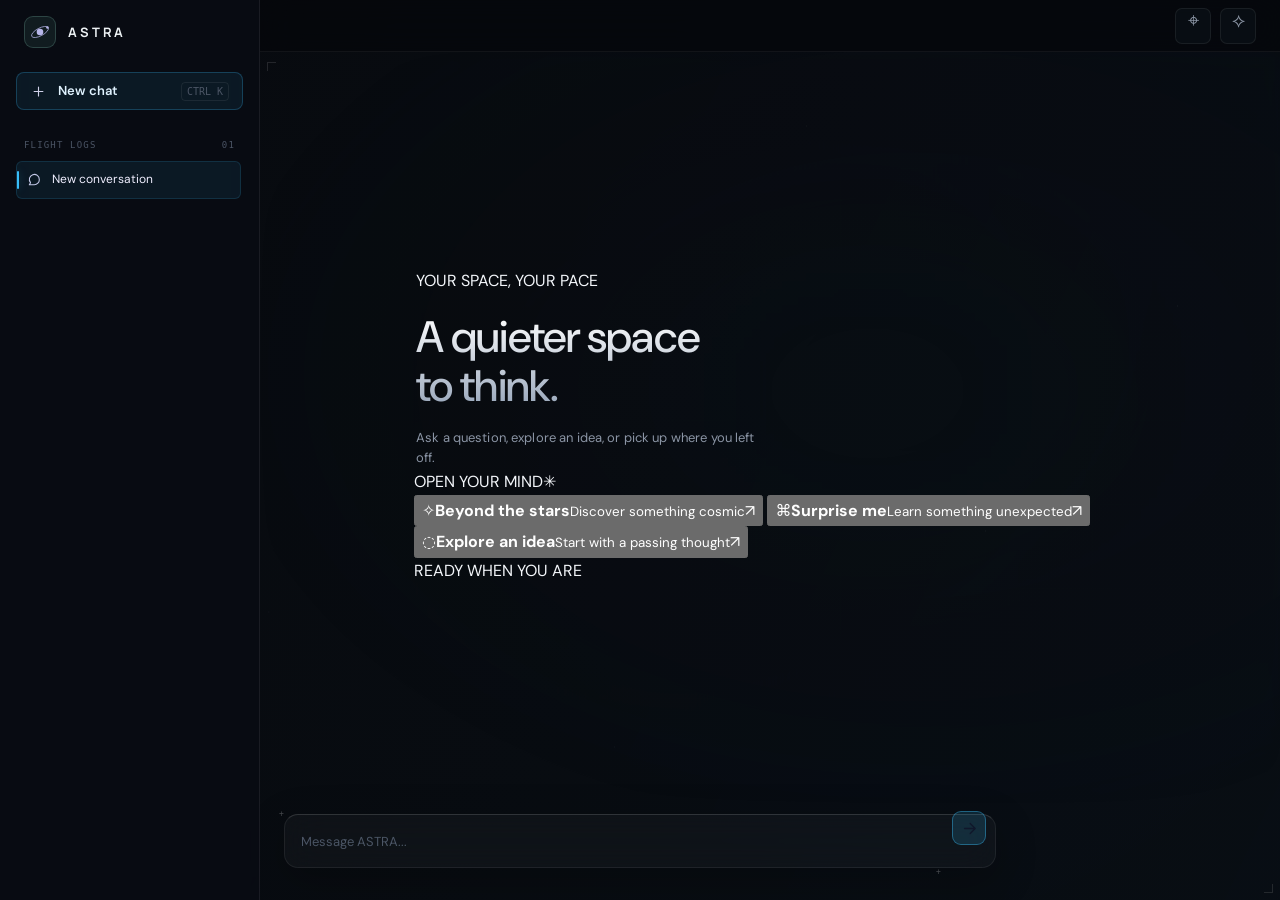
==== home/index.html @ edfb664f "Refresh ASTRA welcome layout" ====
<!doctype html>
<html lang="en">
<head>
  <meta charset="utf-8">
  <meta name="viewport" content="width=device-width, initial-scale=1">
  <meta name="theme-color" content="#080b10">
  <meta name="description" content="Astra — your corner of the cosmos.">
  <title>ASTRA</title>
  <link rel="preconnect" href="https://images.unsplash.com">
  <link rel="stylesheet" href="styles.css">
  <script src="app.js" defer></script>
</head>
<body>
  <div class="space-backdrop" aria-hidden="true"></div>
  <div class="app-shell">
    <aside class="sidebar" id="sidebar">
      <div class="brand">
        <div class="brand-mark" aria-hidden="true"><img src="assets/icons/brand-orbit.svg" alt=""></div>
        <div><span class="brand-name">ASTRA</span></div>
      </div>
      <button class="new-chat" id="new-chat" type="button">
        <img class="ui-icon" src="assets/icons/plus.svg" alt="" aria-hidden="true"><span>New chat</span><kbd>CTRL K</kbd>
      </button>
      <div class="history-heading"><span>FLIGHT LOGS</span><span class="history-count" id="chat-count">0</span></div>
      <nav class="chat-list" id="chat-list" aria-label="Conversations"></nav>
          </aside>

    <main class="main-panel">
      <header class="topbar">
        <button class="mobile-menu" id="mobile-menu" aria-label="Toggle sidebar" type="button"><img class="ui-icon" src="assets/icons/menu.svg" alt="" aria-hidden="true"></button>
        <div class="topbar-actions">
          <div class="edit-menu-wrap">
            <button class="icon-button" id="edit-chat-button" type="button" aria-label="Edit chat" aria-expanded="false">
              <img class="ui-icon" src="assets/icons/edit.svg" alt="" aria-hidden="true">
              <span class="button-tooltip">Edit Chat</span>
            </button>
            <div class="edit-menu" id="edit-chat-menu" hidden>
              <button type="button" data-action="rename"><img class="ui-icon" src="assets/icons/edit.svg" alt="" aria-hidden="true">Rename</button>
              <button type="button" data-action="delete"><img class="ui-icon" src="assets/icons/trash.svg" alt="" aria-hidden="true">Delete</button>
            </div>
          </div>
          <button class="icon-button" id="settings-button" type="button" aria-label="Settings">
            <img class="ui-icon" src="assets/icons/settings.svg" alt="" aria-hidden="true">
            <span class="button-tooltip">Settings</span>
          </button>
        </div>
      </header>

      <section class="conversation" id="conversation">
        <div class="nebula-frame" aria-hidden="true">
          <img src="https://images.unsplash.com/photo-1462331940025-496dfbfc7564?auto=format&fit=crop&w=1800&q=90" alt="">
          <div class="nebula-shade"></div>
          <div class="orbit orbit-one"></div><div class="orbit orbit-two"></div>
        </div>
        <div class="welcome-scene" id="welcome-scene">
          <div class="welcome-layout">
<div class="welcome-copy">
<div class="welcome-kicker"><span></span> YOUR SPACE, YOUR PACE</div>
<h1>A quieter space<br>to think.</h1>
<p>Ask a question, explore an idea, or pick up where you left off.</p>
</div>
<aside class="explore-panel" aria-label="Ideas to explore">
<div class="explore-heading"><span>OPEN YOUR MIND</span><span class="explore-spark">✳</span></div>
<button class="idea-card" type="button" data-prompt="Explain a fascinating fact about the universe."><span class="idea-symbol">✧</span><span><strong>Beyond the stars</strong><small>Discover something cosmic</small></span><span class="idea-arrow">↗</span></button>
<button class="idea-card" type="button" data-prompt="Teach me something surprising in a simple way."><span class="idea-symbol">⌘</span><span><strong>Surprise me</strong><small>Learn something unexpected</small></span><span class="idea-arrow">↗</span></button>
<button class="idea-card" type="button" data-prompt="Help me think through an idea I have."><span class="idea-symbol">◌</span><span><strong>Explore an idea</strong><small>Start with a passing thought</small></span><span class="idea-arrow">↗</span></button>
<div class="explore-foot"><span class="signal-dot"></span> READY WHEN YOU ARE</div>
</aside>
</div>
        </div>
        <div class="messages" id="messages" aria-live="polite"></div>
      </section>

      <footer class="composer-area">
        <form class="composer-shell" id="chat-form">
          <div class="input-box">
            <textarea id="message-input" rows="1" placeholder="Message ASTRA..." aria-label="Message Astra" autocomplete="off"></textarea>
          </div>
          <button class="send-button" type="submit" aria-label="Send message"><img class="ui-icon" src="assets/icons/send.svg" alt="" aria-hidden="true"></button>
        </form>
      </footer>
    </main>
  </div>
  <div class="modal-backdrop" id="modal-backdrop" hidden>
    <section class="modal" role="dialog" aria-modal="true" aria-labelledby="modal-title">
      <button class="modal-close" id="modal-close" type="button" aria-label="Close">
        <img class="ui-icon" src="assets/icons/close.svg" alt="" aria-hidden="true">
      </button>
      <h2 id="modal-title">Edit conversation</h2>
      <div class="modal-content" id="modal-content"></div>
      <div class="modal-actions" id="modal-actions"></div>
    </section>
  </div>
  <div class="toast" id="toast" role="status"></div>
</body>
</html>
---- home/styles.css ----
@import url('https://fonts.googleapis.com/css2?family=DM+Sans:wght@400;500;600;700&family=Manrope:wght@400;500;600;700;800&display=swap');
:root{color-scheme:dark;--bg:#070b18;--panel:#0a1020;--panel-2:#0e172b;--line:rgba(164,184,226,.12);--text:#e9edfa;--muted:#8792ae;--faint:#56617c;--lav:#b9b5ff;--blue:#83b9ee;--mono:"SFMono-Regular",Consolas,monospace}
*{box-sizing:border-box}html,body{margin:0;width:100%;min-height:100%;background:var(--bg);color:var(--text);font-family:"DM Sans",sans-serif}body{min-height:100vh;overflow:hidden}.space-backdrop{position:fixed;inset:0;pointer-events:none;background:radial-gradient(ellipse at 72% 15%,rgba(57,76,143,.16),transparent 36%),radial-gradient(ellipse at 10% 90%,rgba(71,47,123,.13),transparent 34%);z-index:0}.app-shell{position:relative;z-index:1;display:flex;width:100%;height:100vh;min-height:560px}
.sidebar{width:272px;flex:0 0 272px;display:flex;flex-direction:column;padding:27px 18px 18px;background:rgba(7,12,26,.88);border-right:1px solid var(--line);backdrop-filter:blur(22px);z-index:5;animation:sidebar-in .7s cubic-bezier(.2,.8,.2,1) both}
.brand{display:flex;align-items:center;gap:12px;padding:0 9px 31px}.brand-mark{width:36px;height:36px;display:grid;place-items:center;border:1px solid rgba(185,181,255,.24);border-radius:12px;background:linear-gradient(145deg,rgba(137,143,224,.18),rgba(55,90,139,.08));box-shadow:0 0 24px rgba(139,139,235,.12)}.brand-mark svg{width:27px;fill:none;stroke:#c9c7ff;stroke-width:1.25}.brand-mark svg circle:first-child{fill:#c9c7ff;stroke:none}.brand-mark svg circle:last-child{fill:#c9c7ff;stroke:none}.brand-name{display:block;font:800 14px Manrope,sans-serif;letter-spacing:.24em}
button{font:inherit}.new-chat{height:45px;width:100%;display:flex;align-items:center;gap:11px;padding:0 13px;border:1px solid rgba(185,181,255,.23);border-radius:9px;background:linear-gradient(110deg,rgba(135,137,216,.16),rgba(83,130,179,.09));color:#e5e5ff;text-align:left;cursor:pointer;transition:background .2s,border-color .2s,transform .2s}.new-chat:hover{background:rgba(150,153,235,.2);border-color:rgba(185,181,255,.5);transform:translateY(-1px)}.new-chat svg{width:17px;stroke:currentColor;stroke-width:1.7;fill:none}.new-chat span{font-size:13px;font-weight:600}.new-chat kbd{margin-left:auto;color:#929bb8;font:10px var(--mono);border:1px solid rgba(164,184,226,.18);border-radius:4px;padding:3px 5px}
.history-heading{display:flex;align-items:center;justify-content:space-between;margin:34px 8px 12px;color:#707d9b;font:9px var(--mono);letter-spacing:.13em}.history-count{color:#929cba}.chat-list{flex:1;overflow:auto;display:flex;flex-direction:column;gap:4px;padding-right:2px}.chat-item{position:relative;display:flex;align-items:center;gap:10px;min-height:40px;padding:0 9px;border:1px solid transparent;border-radius:7px;color:#aab4ce;cursor:pointer;transition:background .18s,color .18s,border .18s}.chat-item:hover{background:rgba(138,157,204,.08);color:#e4e9fa}.chat-item.active{background:rgba(145,149,223,.12);border-color:rgba(174,177,246,.12);color:#f0efff}.chat-item>svg{width:15px;flex:0 0 15px;fill:none;stroke:currentColor;stroke-width:1.5;opacity:.75}.chat-title{overflow:hidden;text-overflow:ellipsis;white-space:nowrap;font-size:12px}.chat-actions{display:flex;margin-left:auto;gap:2px;opacity:0;transition:opacity .15s}.chat-item:hover .chat-actions,.chat-item:focus-within .chat-actions{opacity:1}.chat-action{width:24px;height:24px;display:grid;place-items:center;border:0;border-radius:5px;background:transparent;color:#9ca8c5;cursor:pointer}.chat-action:hover{background:rgba(255,255,255,.1);color:white}.chat-action svg{width:13px;fill:none;stroke:currentColor;stroke-width:1.7}

.main-panel{position:relative;display:flex;flex:1;min-width:0;flex-direction:column;background:rgba(8,13,27,.38)}.topbar{height:66px;flex:0 0 66px;display:flex;align-items:center;justify-content:space-between;padding:0 35px;border-bottom:1px solid var(--line);background:rgba(8,13,27,.45);backdrop-filter:blur(15px)}.topbar-emblem{position:absolute;left:50%;top:50%;transform:translate(-50%,-50%);width:64px;height:28px;opacity:.72}.topbar-emblem svg{width:100%;height:100%;fill:none;stroke:#aeb8ed;stroke-width:1.1;stroke-linecap:round;stroke-linejoin:round}.topbar-emblem svg circle:nth-of-type(1){fill:#c9c7ff;stroke:none}.mobile-menu{display:none}
.conversation{position:relative;flex:1;min-height:0;overflow-y:auto;overflow-x:hidden;scrollbar-width:none;-ms-overflow-style:none}.conversation::-webkit-scrollbar{display:none;width:0;height:0}.welcome-scene{position:relative;width:min(100%,1000px);min-height:100%;margin:0 auto;padding:42px clamp(24px,6vw,82px) 34px;display:flex;flex-direction:column;justify-content:center;animation:content-in .8s .08s both}.welcome-scene[hidden]{display:none!important}.welcome-copy{position:relative;z-index:2;width:48%;max-width:430px;align-self:flex-start;margin-top:auto;margin-bottom:auto;padding:0 0 0 clamp(0px,1vw,12px)}.welcome-copy h1{margin:0;font:800 clamp(36px,5vw,66px)/1.04 Manrope,sans-serif;letter-spacing:-.065em;color:#f0f1ff;text-wrap:balance}.nebula-frame{position:absolute;top:16%;right:5%;width:min(58%,600px);height:66%;min-height:245px;border-radius:48% 52% 44% 56% / 43% 42% 58% 57%;overflow:hidden;opacity:.8;mask-image:radial-gradient(ellipse,black 35%,rgba(0,0,0,.8) 58%,transparent 76%);animation:nebula-float 13s ease-in-out infinite alternate}.nebula-frame img{width:100%;height:100%;object-fit:cover;filter:saturate(.78) hue-rotate(13deg) brightness(.72);transform:scale(1.08);animation:slow-zoom 28s ease-in-out infinite alternate}.nebula-shade{position:absolute;inset:0;background:linear-gradient(90deg,#0a1020 0%,transparent 55%),linear-gradient(0deg,#0a1020 0%,transparent 55%),rgba(34,40,92,.18)}.orbit{position:absolute;inset:18% 12%;border:1px solid rgba(202,199,255,.15);border-radius:50%;transform:rotate(-25deg)}.orbit-two{inset:10% 24%;transform:rotate(42deg);border-color:rgba(137,190,235,.13)}
.welcome-copy{position:relative;z-index:1;margin-top:18px}.eyebrow{display:flex;align-items:center;gap:9px;color:#a4a9cf;font:9px var(--mono);letter-spacing:.19em}.eyebrow span{width:5px;height:5px;border-radius:50%;background:#b9b5ff;box-shadow:0 0 12px #aaa5ff}.welcome-copy h1{margin:22px 0 15px;font:800 clamp(42px,6vw,76px)/1.04 Manrope,sans-serif;letter-spacing:-.065em;color:#c5c1ff;text-shadow:0 0 34px rgba(185,181,255,.13)}.welcome-copy h1 em{font-style:normal;color:#b9b5ff}.welcome-copy p{margin:0;color:#9aa6c2;font-size:14px;letter-spacing:.01em}
.suggestions{position:relative;z-index:1;display:flex;gap:12px;margin-top:43px;max-width:620px}.suggestion{flex:1;min-width:0;display:flex;align-items:center;gap:11px;padding:13px 14px;border:1px solid rgba(166,180,224,.14);border-radius:10px;background:rgba(17,26,48,.58);color:#e5e9fa;text-align:left;cursor:pointer;backdrop-filter:blur(12px);transition:transform .22s,border-color .22s,background .22s}.suggestion:hover{transform:translateY(-3px);border-color:rgba(185,181,255,.42);background:rgba(34,42,74,.72)}.suggestion-icon{width:33px;height:33px;display:grid;place-items:center;border-radius:8px;background:rgba(161,159,235,.12);color:#c4c2ff}.suggestion-icon svg{width:17px;fill:none;stroke:currentColor;stroke-width:1.4;stroke-linecap:round;stroke-linejoin:round}.suggestion strong,.suggestion small{display:block}.suggestion strong{font-size:11px;font-weight:600}.suggestion small{margin-top:4px;color:#8995b1;font-size:10px}.suggestion-arrow{width:14px;margin-left:auto;fill:none;stroke:#8290ae;stroke-width:1.5}.scene-footer{position:absolute;bottom:24px;left:clamp(24px,6vw,82px);right:clamp(24px,6vw,82px);display:flex;justify-content:space-between;color:#5e6a88;font:8px var(--mono);letter-spacing:.14em}
.messages{display:none;width:min(100%,820px);margin:0 auto;padding:42px 30px 30px}.messages.visible{display:block}.message{display:flex;gap:13px;margin:0 0 25px;animation:message-in .38s cubic-bezier(.2,.8,.2,1) both}.message.user{flex-direction:row-reverse}.avatar{width:30px;height:30px;flex:0 0 30px;display:grid;place-items:center;border:1px solid rgba(177,179,239,.2);border-radius:50%;background:rgba(134,140,216,.13);color:#c9c6ff}.avatar svg{width:17px;fill:none;stroke:currentColor;stroke-width:1.4}.message.user .avatar{border-color:rgba(124,185,226,.22);background:rgba(88,152,197,.13);color:#9ed1f0}.bubble-wrap{max-width:min(78%,650px)}.message.user .bubble-wrap{text-align:right}.message-author{margin:2px 0 7px;color:#8995b2;font:9px var(--mono);letter-spacing:.1em}.bubble{display:inline-block;padding:12px 15px;border:1px solid rgba(164,184,226,.12);border-radius:3px 12px 12px 12px;background:rgba(18,27,48,.78);color:#e4e9f7;font-size:13px;line-height:1.65;text-align:left;overflow-wrap:anywhere}.message.user .bubble{border-color:rgba(125,178,217,.18);border-radius:12px 3px 12px 12px;background:rgba(38,65,91,.48)}.message.sol .bubble{border-left:2px solid #aaa6f1}
.composer-area{flex:0 0 auto;width:min(100%,900px);margin:0 auto;padding:14px 28px 22px}.composer{display:flex;align-items:flex-end;gap:12px;min-height:58px;padding:10px 11px 10px 18px;border:1px solid rgba(168,183,225,.18);border-radius:12px;background:rgba(14,22,41,.88);box-shadow:0 12px 50px rgba(0,0,0,.18);transition:border-color .2s,box-shadow .2s}.composer:focus-within{border-color:rgba(181,178,255,.48);box-shadow:0 0 0 3px rgba(160,158,239,.07),0 12px 50px rgba(0,0,0,.2)}.composer textarea{flex:1;resize:none;max-height:140px;min-height:24px;border:0;outline:0;background:transparent;color:#edf0ff;font:13px/1.6 "DM Sans",sans-serif;padding:3px 0}.composer textarea::placeholder{color:#77839f}.send-button{width:36px;height:36px;flex:0 0 36px;display:grid;place-items:center;border:1px solid rgba(189,185,255,.25);border-radius:8px;background:linear-gradient(145deg,#aaa7ed,#7b8fc8);color:#0a1020;cursor:pointer;transition:transform .2s,filter .2s}.send-button:hover{transform:translateY(-2px);filter:brightness(1.12)}.send-button svg{width:17px;fill:none;stroke:currentColor;stroke-width:1.7;stroke-linecap:round;stroke-linejoin:round}
.toast{position:fixed;left:50%;bottom:25px;z-index:20;transform:translate(-50%,15px);padding:10px 15px;border:1px solid var(--line);border-radius:8px;background:#141d34;color:#dfe4fa;font-size:12px;opacity:0;pointer-events:none;transition:opacity .2s,transform .2s}.toast.show{opacity:1;transform:translate(-50%,0)}
@keyframes conversation-drop{from{opacity:.45;transform:translateY(-13px)}to{opacity:1;transform:translateY(0)}}@keyframes conversation-enter{from{opacity:0;transform:translateY(-24px) scale(.985)}to{opacity:1;transform:translateY(0) scale(1)}}.chat-item.shifting{animation:conversation-drop .34s cubic-bezier(.2,.8,.2,1) both}.chat-item.entering{animation:conversation-enter .42s cubic-bezier(.2,.8,.2,1) both}@keyframes sidebar-in{from{opacity:0;transform:translateX(-12px)}to{opacity:1;transform:translateX(0)}}@keyframes content-in{from{opacity:0;transform:translateY(12px)}to{opacity:1;transform:translateY(0)}}@keyframes message-in{from{opacity:0;transform:translateY(9px)}to{opacity:1;transform:translateY(0)}}@keyframes nebula-float{from{transform:translate3d(0,-5px,0) rotate(-2deg)}to{transform:translate3d(8px,9px,0) rotate(2deg)}}@keyframes slow-zoom{from{transform:scale(1.06)}to{transform:scale(1.18)}}
@media(max-width:760px){.sidebar{position:fixed;inset:0 auto 0 0;width:270px;transform:translateX(-100%);transition:transform .28s;box-shadow:20px 0 60px rgba(0,0,0,.35)}.sidebar.open{transform:translateX(0)}.mobile-menu{display:grid;place-items:center;width:32px;height:32px;border:0;background:transparent;color:#aab5d1}.mobile-menu svg{width:19px;fill:none;stroke:currentColor;stroke-width:1.6}.topbar{padding:0 17px}.topbar-right{font-size:8px}.welcome-scene{padding:30px 24px 58px}.nebula-frame{top:16%;right:-8%;width:78%;height:58%;opacity:.65}.welcome-copy{width:70%;margin:auto 0;padding:0}.welcome-copy h1{font-size:clamp(36px,9vw,58px)}.suggestions{flex-direction:column;max-width:420px;margin-top:30px}.suggestion{flex:none}.scene-footer{left:24px;right:24px}.composer-area{padding:12px 15px 16px}.messages{padding:28px 18px}.bubble-wrap{max-width:85%}}
@media(max-width:420px){.welcome-copy p{font-size:12px}}
@media(prefers-reduced-motion:reduce){*,*:before,*:after{animation-duration:.01ms!important;animation-iteration-count:1!important;scroll-behavior:auto!important;transition-duration:.01ms!important}}

/* Topbar controls */
.topbar{position:relative}
.topbar-actions{margin-left:auto;display:flex;align-items:center;gap:9px}
.icon-button{position:relative;width:38px;height:38px;display:grid;place-items:center;border:1px solid rgba(164,184,226,.14);border-radius:9px;background:rgba(17,26,48,.62);color:#bfc5e5;cursor:pointer;transition:background .18s,border-color .18s,color .18s,transform .18s}
.icon-button:hover,.icon-button[aria-expanded="true"]{background:rgba(151,147,224,.16);border-color:rgba(185,181,255,.38);color:#e5e3ff;transform:translateY(-1px)}
.icon-button svg{width:17px;height:17px;fill:none;stroke:currentColor;stroke-width:1.55;stroke-linecap:round;stroke-linejoin:round}
.button-tooltip{position:absolute;top:calc(100% + 10px);right:0;padding:6px 9px;border:1px solid rgba(164,184,226,.16);border-radius:6px;background:#111a30;color:#e8eaff;font:10px "DM Sans",sans-serif;white-space:nowrap;opacity:0;visibility:hidden;transform:translateY(-3px);transition:opacity .15s,transform .15s,visibility .15s;pointer-events:none;z-index:15}
.icon-button:hover .button-tooltip,.icon-button:focus-visible .button-tooltip{opacity:1;visibility:visible;transform:translateY(0)}
.edit-menu-wrap{position:relative}
.edit-menu{position:absolute;top:calc(100% + 9px);right:0;z-index:18;width:164px;padding:5px;border:1px solid rgba(164,184,226,.17);border-radius:10px;background:rgba(13,21,40,.97);box-shadow:0 16px 45px rgba(0,0,0,.38);backdrop-filter:blur(18px);animation:menu-in .16s ease-out}
.edit-menu[hidden]{display:none}
.edit-menu button{width:100%;display:flex;align-items:center;gap:10px;padding:10px;border:0;border-radius:6px;background:transparent;color:#dce2f7;text-align:left;font-size:12px;cursor:pointer}
.edit-menu button:hover{background:rgba(160,160,235,.13)}
.edit-menu button[data-action="delete"]{color:#e5a6b3}
.edit-menu svg{width:15px;height:15px;fill:none;stroke:currentColor;stroke-width:1.6;stroke-linecap:round;stroke-linejoin:round}
.modal-backdrop{position:fixed;inset:0;z-index:30;display:grid;place-items:center;padding:20px;background:rgba(2,5,14,.72);backdrop-filter:blur(9px);animation:fade-in .18s ease-out}
.modal-backdrop[hidden]{display:none}
.modal{position:relative;width:min(100%,410px);padding:27px;border:1px solid rgba(177,179,239,.2);border-radius:15px;background:linear-gradient(145deg,rgba(19,28,52,.99),rgba(10,16,32,.99));box-shadow:0 28px 90px rgba(0,0,0,.55);animation:modal-in .22s cubic-bezier(.2,.8,.2,1)}
.modal-close{position:absolute;top:15px;right:15px;width:30px;height:30px;display:grid;place-items:center;border:1px solid rgba(164,184,226,.12);border-radius:7px;background:rgba(255,255,255,.03);color:#9ba7c5;cursor:pointer}
.modal-close:hover{background:rgba(255,255,255,.09);color:white}
.modal-close svg{width:15px;fill:none;stroke:currentColor;stroke-width:1.7;stroke-linecap:round}
.modal-kicker{margin-bottom:10px;color:#aaa7ed;font:9px var(--mono);letter-spacing:.2em}
.modal h2{margin:0 34px 20px 0;color:#eff0ff;font:700 21px Manrope,sans-serif;letter-spacing:-.035em}
.modal-content{color:#aeb9d5;font-size:12px;line-height:1.6}
.modal-input{width:100%;height:43px;margin-top:8px;padding:0 12px;border:1px solid rgba(174,177,246,.24);border-radius:8px;outline:none;background:rgba(5,10,23,.65);color:#f0f1ff;font:13px "DM Sans",sans-serif}
.modal-input:focus{border-color:rgba(185,181,255,.65);box-shadow:0 0 0 3px rgba(160,158,239,.09)}
.modal-actions{display:flex;justify-content:flex-end;gap:9px;margin-top:23px}
.modal-button{min-height:36px;padding:0 14px;border:1px solid rgba(164,184,226,.17);border-radius:7px;background:rgba(255,255,255,.04);color:#cbd3eb;font:600 11px "DM Sans",sans-serif;cursor:pointer;transition:background .18s,border-color .18s}
.modal-button:hover{background:rgba(255,255,255,.09);border-color:rgba(185,181,255,.3)}
.modal-button.primary{border-color:rgba(185,181,255,.3);background:linear-gradient(110deg,#aaa7ed,#8298cf);color:#091020}
.modal-button.primary:hover{filter:brightness(1.1)}
.modal-button.danger{border-color:rgba(220,130,151,.25);background:rgba(151,55,78,.2);color:#f0b3c0}
.settings-row{display:flex;align-items:center;justify-content:space-between;padding:12px 0;border-bottom:1px solid var(--line)}
.settings-row:last-child{border-bottom:0}
.settings-label{color:#e0e5f7;font-size:12px}
.settings-note{margin-top:3px;color:#77839f;font-size:10px}
.toggle{width:36px;height:20px;border:1px solid rgba(164,184,226,.22);border-radius:20px;background:#202b44;cursor:pointer;position:relative}
.toggle:after{content:"";position:absolute;top:3px;left:3px;width:12px;height:12px;border-radius:50%;background:#9ba8c7;transition:transform .18s,background .18s}
.toggle[aria-checked="true"]{background:rgba(145,140,220,.42);border-color:rgba(185,181,255,.45)}
.toggle[aria-checked="true"]:after{transform:translateX(16px);background:#d3d0ff}
@keyframes fade-in{from{opacity:0}to{opacity:1}}@keyframes modal-in{from{opacity:0;transform:translateY(9px) scale(.985)}to{opacity:1;transform:translateY(0) scale(1)}}@keyframes menu-in{from{opacity:0;transform:translateY(-4px)}to{opacity:1;transform:translateY(0)}}
@media(max-width:760px){.topbar-actions{gap:7px}.icon-button{width:35px;height:35px}}

.motion-off *, .motion-off *:before, .motion-off *:after{animation:none!important;transition:none!important;scroll-behavior:auto!important}


/* Composer and message travel */
.composer-shell{display:flex;align-items:center;gap:12px;width:100%;min-height:58px}
.input-box{flex:1;min-width:0;display:flex;align-items:center;min-height:58px;padding:10px 18px;border:1px solid rgba(168,183,225,.18);border-radius:12px;background:rgba(14,22,41,.9);box-shadow:0 12px 50px rgba(0,0,0,.18);transition:border-color .2s,box-shadow .2s,transform .34s cubic-bezier(.2,.8,.2,1),opacity .2s}
.input-box:focus-within{border-color:rgba(181,178,255,.48);box-shadow:0 0 0 3px rgba(160,158,239,.07),0 12px 50px rgba(0,0,0,.2)}
.input-box textarea{width:100%;flex:1;resize:none;max-height:140px;min-height:24px;border:0;outline:0;background:transparent;color:#edf0ff;font:13px/1.6 "DM Sans",sans-serif;padding:3px 0;text-align:center}
.input-box textarea:not(:placeholder-shown){text-align:left}
.input-box textarea::placeholder{color:#77839f;text-align:center}
.composer-shell .send-button{width:58px;height:58px;flex:0 0 58px;border-radius:12px}
.composer-shell.input-refresh .input-box{animation:input-reform .38s cubic-bezier(.2,.8,.2,1) both}
.message{will-change:transform,opacity}
.message-flight{position:relative;z-index:2;transform:translate(var(--flight-x),var(--flight-y)) scale(.94);opacity:.45;transition:transform .52s cubic-bezier(.2,.78,.2,1),opacity .4s ease}
.message-flight.flight-start{transform:translate(0,0) scale(1);opacity:1}
.message.user .bubble{background:linear-gradient(135deg,rgba(54,82,119,.72),rgba(40,57,91,.78));border:1px solid rgba(141,177,231,.28);box-shadow:0 7px 24px rgba(3,8,22,.16)}
.message.sol{align-items:flex-start;margin-top:24px}
.message.sol .avatar{width:34px;height:34px;flex-basis:34px;border-color:rgba(185,181,255,.35);background:radial-gradient(circle at 35% 30%,rgba(218,215,255,.28),rgba(110,111,190,.16) 65%,rgba(39,48,86,.5));box-shadow:0 0 22px rgba(151,145,235,.13)}
.message.sol .avatar svg{width:19px;stroke:#d0ccff}
.message.sol .message-author{color:#b9b5ff;letter-spacing:.16em}
.message.sol .bubble{position:relative;padding:14px 17px;border:1px solid rgba(170,167,237,.2);border-left:2px solid #aaa6f1;border-radius:3px 13px 13px 13px;background:linear-gradient(125deg,rgba(33,39,75,.84),rgba(15,25,48,.88));box-shadow:0 8px 28px rgba(0,0,0,.13);color:#e9eaff}
.bot-arriving{opacity:0;transform:translateY(12px) scale(.99);filter:blur(2px);transition:opacity .42s ease,transform .48s cubic-bezier(.2,.8,.2,1),filter .42s ease}
.bot-arriving.bot-visible{opacity:1;transform:translateY(0) scale(1);filter:blur(0)}
@keyframes input-reform{0%{opacity:.55;transform:translateY(8px) scale(.985)}100%{opacity:1;transform:translateY(0) scale(1)}}
@media(max-width:760px){.composer-shell{gap:8px}.input-box{padding:9px 13px}.composer-shell .send-button{width:50px;height:50px;flex-basis:50px}}
@media(prefers-reduced-motion:reduce){.message-flight,.bot-arriving,.composer-shell.input-refresh .input-box{animation:none!important;transition:none!important;transform:none!important;opacity:1!important;filter:none!important}}

/* Composer alignment and Apple-style message handoff */
.composer-area{align-self:stretch;width:100%;display:flex;justify-content:center;margin:0;padding:14px 28px 22px}
.composer-shell{width:100%;max-width:844px}
.input-box textarea,.input-box textarea:not(:placeholder-shown),.input-box textarea::placeholder{text-align:left}
.input-box textarea{justify-content:flex-start}
.message-morph-target{animation:none;visibility:hidden}
.message-morph-flight{position:fixed;z-index:50;display:flex;align-items:center;overflow:hidden;padding:10px 18px;border:1px solid rgba(141,177,231,.28);border-radius:12px;background:linear-gradient(135deg,rgba(54,82,119,.96),rgba(40,57,91,.98));box-shadow:0 12px 42px rgba(0,0,0,.28);color:#edf0ff;font:13px/1.55 "DM Sans",sans-serif;white-space:pre-wrap;overflow-wrap:anywhere;pointer-events:none;will-change:left,top,width,height,border-radius}
.input-box.composer-reform{animation:composer-return .24s ease-out both}
@keyframes composer-return{0%{opacity:0}100%{opacity:1}}
@media(max-width:760px){.composer-area{padding:12px 15px 16px}}

/* Custom scrollbar inside the message input */
.input-box textarea{overflow-y:auto;scrollbar-width:thin;scrollbar-color:rgba(153,158,218,.48) rgba(255,255,255,.035);scrollbar-gutter:stable}
.input-box textarea::-webkit-scrollbar{width:7px}
.input-box textarea::-webkit-scrollbar-track{margin:5px 0;border-radius:8px;background:rgba(255,255,255,.035)}
.input-box textarea::-webkit-scrollbar-thumb{border:2px solid transparent;border-radius:8px;background:rgba(153,158,218,.48);background-clip:padding-box}
.input-box textarea::-webkit-scrollbar-thumb:hover{background:rgba(185,181,255,.72);background-clip:padding-box}


/* Input grows naturally; only show a rounded scrollbar after seven lines. */
.input-box textarea {
  height: 24px;
  min-height: 24px;
  max-height: 147px;
  overflow-x: hidden;
  overflow-y: hidden;
  scrollbar-width: none;
  scrollbar-color: transparent transparent;
  scrollbar-gutter: auto;
}
.input-box.input-overflow textarea {
  overflow-y: auto;
  scrollbar-width: thin;
  scrollbar-color: rgba(160,166,226,.55) transparent;
}
.input-box textarea::-webkit-scrollbar { width: 0; height: 0; }
.input-box.input-overflow textarea::-webkit-scrollbar { width: 6px; }
.input-box.input-overflow textarea::-webkit-scrollbar-track {
  margin: 7px 1px;
  border-radius: 99px;
  background: transparent;
}
.input-box.input-overflow textarea::-webkit-scrollbar-thumb {
  min-height: 28px;
  border: 1px solid transparent;
  border-radius: 99px;
  background: rgba(160,166,226,.55);
  background-clip: padding-box;
}
.input-box.input-overflow textarea::-webkit-scrollbar-thumb:hover {
  background: rgba(195,192,255,.82);
  background-clip: padding-box;
}

/* The composer lifts first, contracts into the message, then returns empty. */
.input-box.input-hidden-for-flight { opacity: 0 !important; }
.message-morph-target { visibility: hidden; }
.message-morph-target .avatar {
  opacity: 0;
  transform: translateX(-8px) scale(.88);
  transition: opacity .24s ease, transform .3s cubic-bezier(.2,.8,.2,1);
}
.message-morph-target.morph-avatar-in .avatar {
  opacity: 1;
  transform: translateX(0) scale(1);
}
.message-morph-target .bubble { opacity: 0; }
.message-morph-target.morph-message-in .bubble {
  opacity: 1;
  transition: none;
}
.input-box.input-fade-back { opacity: 0; transition: opacity .26s ease; }
.input-box.input-fade-back.input-fade-visible { opacity: 1; }
@media (prefers-reduced-motion: reduce) {
  .message-morph-target .avatar, .message-morph-target .bubble,
  .input-box.input-fade-back { transition: none !important; }
}


/* Slightly squared upper-right edge makes the composer-to-message morph cleaner. */
.input-box { border-top-right-radius: 0; }


/* External icon assets */
.ui-icon{display:block;width:100%;height:100%;object-fit:contain}
.brand-mark img{width:27px;height:27px}
.new-chat .ui-icon{width:17px;height:17px;flex:0 0 17px}
.chat-item>span:first-child .ui-icon{width:16px;height:16px}
.chat-action .ui-icon{width:15px;height:15px}
.icon-button .ui-icon{width:17px;height:17px}
.edit-menu .ui-icon{width:15px;height:15px;flex:0 0 15px}
.mobile-menu .ui-icon{width:19px;height:19px}
.send-button .ui-icon{width:17px;height:17px}
.modal-close .ui-icon{width:15px;height:15px}
.message-morph-flight{white-space:pre;overflow-wrap:normal;word-break:normal;align-items:center;text-align:left;line-height:1.65;padding-left:15px;padding-right:15px}
.message-morph-flight{font-kerning:none;font-variant-ligatures:none}

/* Keep the text laid out at its original width while the outer shape contracts. */
.message-morph-flight{white-space:normal;overflow-wrap:normal;padding-left:18px;padding-right:18px}
.message-morph-flight>span{display:block;flex:0 0 auto;white-space:pre-wrap;overflow-wrap:anywhere;text-align:left}
.avatar .ui-icon{width:17px;height:17px}
.message.sol .avatar .ui-icon{width:19px;height:19px}

/* Preserve the send-button position while the real input box flies away. */
.input-box-placeholder{display:block;min-width:0;pointer-events:none;}
.input-box.input-box-flight{overflow:hidden!important;}


/* Chat navigation, settings, and screen transitions */
.chat-item:focus-visible,
.chat-action:focus-visible,
.icon-button:focus-visible,
.new-chat:focus-visible,
.mobile-menu:focus-visible,
.send-button:focus-visible,
.modal-button:focus-visible,
.settings-danger-action:focus-visible {
  outline: 2px solid rgba(185,181,255,.8);
  outline-offset: 2px;
}
.chat-item.active::before {
  content: "";
  position: absolute;
  left: 0;
  top: 9px;
  bottom: 9px;
  width: 2px;
  border-radius: 2px;
  background: #aaa7ed;
  box-shadow: 0 0 10px rgba(170,167,237,.4);
}
.chat-item.active .chat-title { color: #f0efff; }
.chat-item .chat-actions { flex: 0 0 auto; }
.chat-item:focus-within .chat-actions { opacity: 1; }
.welcome-scene.welcome-enter { animation: welcome-return .42s cubic-bezier(.2,.8,.2,1) both; }
.messages.chat-switch-enter { animation: chat-switch-in .24s ease-out both; }
@keyframes welcome-return {
  from { opacity: 0; transform: translateY(10px) scale(.992); filter: blur(3px); }
  to { opacity: 1; transform: translateY(0) scale(1); filter: blur(0); }
}
@keyframes chat-switch-in {
  from { opacity: 0; transform: translateY(7px); }
  to { opacity: 1; transform: translateY(0); }
}
.settings-panel { display: flex; flex-direction: column; }
.settings-danger-action {
  align-self: flex-start;
  margin-top: 17px;
  padding: 9px 0;
  border: 0;
  background: transparent;
  color: #e5a6b3;
  font: 600 11px "DM Sans",sans-serif;
  cursor: pointer;
}
.settings-danger-action:hover { color: #ffd0d9; }
.modal-content p { margin: 0; }
@media (prefers-reduced-motion: reduce) {
  .welcome-scene.welcome-enter,
  .messages.chat-switch-enter { animation: none !important; }
}


/* ASTRA visual refresh — neutral, compact, and purposeful */
:root{
  --bg:#0f0f11;--panel:#161618;--panel-2:#1c1c1f;
  --line:rgba(255,255,255,.08);--text:#f4f4f5;
  --muted:#a1a1aa;--faint:#71717a;--lav:#f4f4f5;--blue:#d4d4d8;
  --mono:"SFMono-Regular",Consolas,monospace;
}
html,body{background:#0f0f11;color:#f4f4f5;font-family:Inter,"DM Sans",system-ui,sans-serif}
.space-backdrop{background:none}
.sidebar{background:#161618;border-right:1px solid rgba(255,255,255,.08);backdrop-filter:none;padding:24px 16px 16px;animation:none}
.brand{padding:0 8px 27px}
.brand-mark{width:32px;height:32px;border:1px solid rgba(255,255,255,.12);border-radius:8px;background:#202023;box-shadow:none}
.brand-mark img{width:22px;height:22px;filter:grayscale(1) brightness(1.8)}
.brand-name{font:700 13px/1 Inter,system-ui,sans-serif;letter-spacing:.2em;color:#f4f4f5}
.new-chat{height:40px;border:1px solid rgba(255,255,255,.1);border-radius:8px;background:#202023;color:#f4f4f5;transition:background .16s,border-color .16s}
.new-chat:hover{background:#29292d;border-color:rgba(255,255,255,.2);transform:none}
.new-chat .ui-icon{width:15px;height:15px;opacity:.9}
.new-chat kbd{color:#a1a1aa;border-color:rgba(255,255,255,.12);border-radius:4px}
.history-heading{margin:30px 8px 11px;color:#71717a;letter-spacing:.12em}
.history-count{color:#a1a1aa}
.chat-item{min-height:38px;border-radius:7px;color:#a1a1aa}
.chat-item:hover{background:rgba(255,255,255,.045);color:#f4f4f5}
.chat-item.active{background:#252528;border-color:rgba(255,255,255,.07);color:#fff}
.main-panel{background:#0f0f11}
.topbar{height:58px;flex-basis:58px;padding:0 28px;border-bottom:1px solid rgba(255,255,255,.07);background:#0f0f11;backdrop-filter:none}
.icon-button{width:34px;height:34px;border:1px solid rgba(255,255,255,.09);border-radius:7px;background:transparent;color:#a1a1aa}
.icon-button:hover,.icon-button[aria-expanded="true"]{background:#222225;border-color:rgba(255,255,255,.17);color:#fff;transform:none}
.icon-button .ui-icon{width:16px;height:16px}
.conversation{scrollbar-width:thin;scrollbar-color:#333 transparent}
.welcome-scene{width:min(100%,820px);padding:40px 30px 30px;justify-content:center;animation:none}
.nebula-frame{display:none}
.welcome-copy{width:100%;max-width:680px;margin:0;padding:0}
.welcome-copy h1{margin:0 0 12px;font:650 clamp(34px,4vw,48px)/1.08 Inter,system-ui,sans-serif;letter-spacing:-.055em;color:#f4f4f5;text-shadow:none}
.welcome-copy p{max-width:480px;color:#a1a1aa;font-size:14px;line-height:1.65}
.welcome-copy .eyebrow{margin-bottom:15px;color:#a1a1aa}
.welcome-copy .eyebrow span{background:#9de8d0;box-shadow:none}
.suggestions{max-width:680px;gap:8px;margin-top:26px}
.suggestion{padding:11px 12px;border:1px solid rgba(255,255,255,.09);border-radius:8px;background:#171719;color:#e4e4e7;backdrop-filter:none}
.suggestion:hover{transform:translateY(-1px);border-color:rgba(255,255,255,.2);background:#202023}
.suggestion-icon{width:28px;height:28px;border-radius:6px;background:#252528;color:#d4d4d8}
.suggestion small{color:#a1a1aa}
.scene-footer{color:#52525b}
.messages{width:min(100%,800px);padding:34px 30px 28px}
.message{gap:12px;margin-bottom:23px}
.avatar{width:28px;height:28px;flex-basis:28px;border:1px solid rgba(255,255,255,.1);border-radius:7px;background:#202023;color:#e4e4e7}
.message.user .avatar{border-color:rgba(255,255,255,.1);background:#252528;color:#f4f4f5}
.message-author{color:#a1a1aa;font-size:9px;letter-spacing:.08em}
.bubble{padding:11px 14px;border:1px solid rgba(255,255,255,.08);border-radius:4px 9px 9px 9px;background:#19191c;color:#e4e4e7;font-size:13px;line-height:1.7}
.message.user .bubble{border:1px solid rgba(255,255,255,.09);border-radius:9px 4px 9px 9px;background:#242427;box-shadow:none}
.message.sol .bubble{border-left:2px solid #9de8d0}
.message.sol .avatar{border-color:rgba(255,255,255,.1);background:#202023;box-shadow:none}
.message.sol .avatar svg{stroke:#e4e4e7}
.message.sol .message-author{color:#d4d4d8}
.composer-area{width:min(100%,820px);padding:12px 30px 22px}
.composer-shell{position:relative;display:block;min-height:58px}
.input-box{width:100%;min-height:58px;padding:10px 68px 10px 17px;border:1px solid rgba(255,255,255,.1);border-radius:12px;background:#19191c;box-shadow:none}
.input-box:focus-within{border-color:rgba(157,232,208,.48);box-shadow:0 0 0 3px rgba(157,232,208,.06)}
.input-box textarea{font:13px/1.6 Inter,system-ui,sans-serif;text-align:left;color:#f4f4f5}
.input-box textarea::placeholder{color:#71717a;text-align:left}
.composer-shell .send-button{position:absolute;right:8px;top:50%;width:40px;height:40px;min-height:40px;transform:translateY(-50%);border:1px solid rgba(255,255,255,.1);border-radius:8px;background:#f4f4f5;color:#111113;box-shadow:none}
.composer-shell .send-button:hover{transform:translateY(calc(-50% - 1px));filter:brightness(.92)}
.composer-shell .send-button .ui-icon{width:17px;height:17px;filter:brightness(0)}
.toast{border:1px solid rgba(255,255,255,.1);border-radius:8px;background:#222225;color:#f4f4f5}
.edit-menu{border-color:rgba(255,255,255,.1);border-radius:8px;background:#1b1b1e;box-shadow:0 14px 40px rgba(0,0,0,.35);backdrop-filter:none}
.edit-menu button{color:#e4e4e7}
.edit-menu button:hover{background:#29292d}
.modal{border:1px solid rgba(255,255,255,.1);border-radius:12px;background:#19191c;box-shadow:0 24px 80px rgba(0,0,0,.5)}
.modal h2{color:#f4f4f5;font-family:Inter,system-ui,sans-serif}
.modal-kicker{color:#9de8d0}
.modal-input{border-color:rgba(255,255,255,.12);border-radius:8px;background:#101012;color:#f4f4f5}
.modal-input:focus{border-color:rgba(157,232,208,.5);box-shadow:0 0 0 3px rgba(157,232,208,.06)}
.modal-button{border-color:rgba(255,255,255,.1);border-radius:7px;background:#242427;color:#e4e4e7}
.modal-button:hover{background:#2b2b2f;border-color:rgba(255,255,255,.18)}
.modal-button.primary{border-color:#f4f4f5;background:#f4f4f5;color:#111113}
.modal-button.primary:hover{filter:brightness(.9)}
.toggle[aria-checked="true"]{background:rgba(157,232,208,.22);border-color:rgba(157,232,208,.45)}
.toggle[aria-checked="true"]:after{background:#9de8d0}
@media(max-width:760px){
 .sidebar{background:#161618;box-shadow:18px 0 50px rgba(0,0,0,.4)}
 .topbar{padding:0 16px}
 .welcome-scene{padding:30px 22px 52px}
 .welcome-copy{width:100%}
 .welcome-copy h1{font-size:clamp(34px,9vw,46px)}
 .suggestions{flex-direction:column;gap:7px;margin-top:22px}
 .suggestion{flex:none}
 .composer-area{padding:10px 15px 16px}
 .messages{padding:26px 18px}
 .bubble-wrap{max-width:86%}
}
@media(prefers-reduced-motion:reduce){.sidebar,.welcome-scene{animation:none!important}}
/* ASTRA — cinematic deep-space system */
:root{color-scheme:dark;--bg:#080b10;--panel:#0d1219;--panel-2:#131b24;--line:rgba(190,211,226,.11);--text:#edf2f4;--muted:#98a7b2;--faint:#62717c;--accent:#9de8d0;--mono:"SFMono-Regular",Consolas,monospace}
html,body{background:var(--bg);color:var(--text);font-family:"DM Sans",Inter,system-ui,sans-serif}
.space-backdrop{background:radial-gradient(1px 1px at 7% 18%,rgba(225,239,245,.55) 50%,transparent 100%),radial-gradient(1px 1px at 19% 73%,rgba(225,239,245,.34) 50%,transparent 100%),radial-gradient(1px 1px at 31% 39%,rgba(225,239,245,.42) 50%,transparent 100%),radial-gradient(1px 1px at 44% 12%,rgba(225,239,245,.3) 50%,transparent 100%),radial-gradient(1px 1px at 62% 82%,rgba(225,239,245,.4) 50%,transparent 100%),radial-gradient(1px 1px at 78% 27%,rgba(225,239,245,.35) 50%,transparent 100%),radial-gradient(1px 1px at 91% 61%,rgba(225,239,245,.48) 50%,transparent 100%),radial-gradient(ellipse at 72% 18%,rgba(55,91,111,.12),transparent 38%),#080b10;opacity:.9}
.app-shell{background:transparent}
.sidebar{background:rgba(10,15,21,.96);border-right:1px solid var(--line);backdrop-filter:blur(18px)}
.brand{padding-bottom:27px}.brand-mark{border:1px solid rgba(157,232,208,.2);border-radius:9px;background:#111c20;box-shadow:none}.brand-mark img{filter:none;opacity:.9}.brand-name{font-family:Manrope,"DM Sans",sans-serif;letter-spacing:.22em;color:#edf2f4}
.new-chat{background:#151e24;border:1px solid rgba(157,232,208,.18);border-radius:7px;color:#eaf3f1}.new-chat:hover{background:#1b292c;border-color:rgba(157,232,208,.38);transform:none}.new-chat kbd{border-color:var(--line);color:#91a2aa}
.history-heading{color:#74838d}.history-count{color:#a7b6bd}.chat-item{color:#a2afb6;border-radius:6px}.chat-item:hover{background:rgba(196,221,230,.055);color:#f0f5f5}.chat-item.active{background:#172328;border-color:rgba(157,232,208,.12);color:#f4f8f7}.chat-item.active:before{background:var(--accent);box-shadow:none}
.main-panel{background:linear-gradient(115deg,rgba(8,11,16,.96),rgba(9,15,21,.91))}
.topbar{height:60px;flex-basis:60px;padding:0 30px;background:rgba(8,12,17,.78);border-bottom:1px solid var(--line);backdrop-filter:blur(16px)}.topbar-emblem{opacity:.32}.topbar-emblem svg{stroke:#a9c0c7}.topbar-emblem svg circle:nth-of-type(1){fill:var(--accent)}
.icon-button{background:transparent;border:1px solid transparent;border-radius:7px;color:#9aabb3}.icon-button:hover,.icon-button[aria-expanded=true]{background:#172127;border-color:var(--line);color:#eaf4f2;transform:none}
.conversation{scrollbar-color:#29373d transparent}
.welcome-scene{width:min(100%,1120px);padding:50px clamp(28px,6vw,78px) 44px;justify-content:center;animation:content-in .55s ease-out both}
.nebula-frame{display:block;top:10%;right:2%;width:61%;height:78%;min-height:280px;border-radius:3px;opacity:.88;mask-image:linear-gradient(90deg,transparent 0%,rgba(0,0,0,.28) 10%,black 30%,black 83%,transparent 100%);animation:none}
.nebula-frame img{filter:saturate(.72) hue-rotate(4deg) brightness(.66) contrast(1.08);transform:scale(1.02);animation:none}
.nebula-shade{background:linear-gradient(90deg,#080b10 0%,rgba(8,11,16,.76) 13%,rgba(8,11,16,.08) 58%,rgba(8,11,16,.08) 100%),linear-gradient(0deg,#080b10 0%,transparent 36%,rgba(8,11,16,.08) 100%)}
.orbit{border-color:rgba(195,221,226,.1);opacity:.5}.orbit-two{border-color:rgba(157,232,208,.1)}
.welcome-copy{width:47%;max-width:470px;align-self:flex-start;margin:0;padding:0 0 0 2px;z-index:3}
.eyebrow{color:#8fa4aa;font-size:9px;letter-spacing:.2em}.eyebrow span{background:var(--accent);box-shadow:0 0 8px rgba(157,232,208,.35)}
.welcome-copy h1{margin:19px 0 16px;max-width:470px;font:650 clamp(42px,5.1vw,64px)/1.02 Manrope,"DM Sans",sans-serif;letter-spacing:-.055em;color:#eef3f2;text-shadow:none}.welcome-copy h1 em{color:var(--accent)}.welcome-copy p{max-width:340px;color:#9aabb2;font-size:13px;line-height:1.75}
.suggestions{max-width:470px;gap:8px;margin-top:31px;flex-wrap:wrap}
.suggestion{flex:1 1 205px;min-height:58px;padding:10px 12px;border:1px solid rgba(190,211,226,.11);border-radius:7px;background:rgba(13,21,27,.78);color:#e2ebeb;backdrop-filter:blur(10px);transition:background .18s,border-color .18s}
.suggestion:hover{transform:none;background:#172328;border-color:rgba(157,232,208,.28)}.suggestion-icon{width:29px;height:29px;border-radius:6px;background:#1b2b30;color:#b7d8d2}.suggestion small{color:#91a2a9}.suggestion-arrow{stroke:#91a2a9}.scene-footer{color:#64757d}
.messages{width:min(100%,820px);padding:38px 30px 30px}.message{gap:12px;margin-bottom:25px}.avatar{width:29px;height:29px;flex-basis:29px;border:1px solid rgba(190,211,226,.13);border-radius:7px;background:#152027;color:#c4d5d8}.message.user .avatar{background:#1a252c;color:#e1eeee;border-color:var(--line)}
.message-author{color:#84959e;font-size:9px;letter-spacing:.12em}.message.user .message-author{color:#a8b8bd}
.bubble{padding:12px 15px;border:1px solid rgba(190,211,226,.1);border-radius:3px 9px 9px 9px;background:rgba(17,26,32,.92);color:#e2eaea;font-size:13px;line-height:1.72}.message.user .bubble{border-color:rgba(157,232,208,.13);border-radius:9px 3px 9px 9px;background:#172329;box-shadow:none}.message.sol .bubble{border-left:2px solid var(--accent)}.message.sol .avatar{background:#172629;border-color:rgba(157,232,208,.18);box-shadow:none}.message.sol .message-author{color:#b3d1cb}
.composer-area{width:min(100%,850px);padding:12px 30px 22px}.input-box{border:1px solid rgba(190,211,226,.14);border-radius:10px 0 10px 10px;background:rgba(15,23,29,.96);box-shadow:0 12px 38px rgba(0,0,0,.22)}.input-box:focus-within{border-color:rgba(157,232,208,.38);box-shadow:0 0 0 3px rgba(157,232,208,.045)}.input-box textarea{color:#edf3f2}.input-box textarea::placeholder{color:#74858d}
.composer-shell .send-button{border:1px solid rgba(157,232,208,.2);border-radius:7px;background:#a9dfce;color:#0a1715}.composer-shell .send-button .ui-icon{filter:none}.composer-shell .send-button:hover{background:#c0ebde;filter:none}
.toast{background:#172329;border-color:var(--line);color:#edf4f3}.edit-menu{background:rgba(14,22,28,.98);border-color:var(--line);backdrop-filter:blur(16px)}.edit-menu button{color:#dce7e7}.edit-menu button:hover{background:#1b2a30}
.modal{background:#111a20;border-color:var(--line);border-radius:10px}.modal h2{color:#edf3f2}.modal-kicker{color:var(--accent)}.modal-input{background:#0b1116;border-color:var(--line);color:#edf3f2}.modal-input:focus{border-color:rgba(157,232,208,.4);box-shadow:0 0 0 3px rgba(157,232,208,.05)}.modal-button{background:#1b272d;border-color:var(--line);color:#dce8e7}.modal-button:hover{background:#223238;border-color:rgba(190,211,226,.2)}.modal-button.primary{background:#dcece7;border-color:#dcece7;color:#10201c}
.toggle[aria-checked=true]{background:rgba(157,232,208,.2);border-color:rgba(157,232,208,.4)}.toggle[aria-checked=true]:after{background:var(--accent)}.button-tooltip{background:#172329;border-color:var(--line);color:#e7f0ef}:focus-visible{outline-color:rgba(157,232,208,.8)!important}
@media(max-width:760px){.sidebar{background:#0d141a;box-shadow:18px 0 55px rgba(0,0,0,.55)}.topbar{padding:0 16px}.welcome-scene{padding:30px 23px 56px}.nebula-frame{top:5%;right:-26%;width:115%;height:55%;opacity:.55;mask-image:linear-gradient(90deg,transparent 0%,black 36%,black 100%)}.welcome-copy{width:88%;max-width:440px;margin:auto 0}.welcome-copy h1{font-size:clamp(39px,10vw,55px)}.welcome-copy p{max-width:300px}.suggestions{max-width:360px;gap:7px;margin-top:25px}.suggestion{flex:1 1 100%;min-height:52px}.scene-footer{left:23px;right:23px}.composer-area{padding:10px 15px 16px}.messages{padding:27px 18px}.bubble-wrap{max-width:86%}}
@media(max-width:420px){.welcome-copy{width:100%}.welcome-copy h1{font-size:38px}}
@media(prefers-reduced-motion:reduce){.nebula-frame,.nebula-frame img{animation:none!important}}


/* ASTRA 0.1 — observatory interface refinement */
:root {
  --accent: #9de8d0;
  --mono: "SFMono-Regular", "SF Mono", Consolas, monospace;
}
html, body { line-height: 1.6; }
.space-backdrop {
  opacity: 1;
  background:
    radial-gradient(1px 1px at 5% 13%, rgba(220,239,245,.55) 50%, transparent 100%),
    radial-gradient(1px 1px at 16% 61%, rgba(220,239,245,.34) 50%, transparent 100%),
    radial-gradient(1px 1px at 27% 29%, rgba(220,239,245,.42) 50%, transparent 100%),
    radial-gradient(1px 1px at 39% 84%, rgba(220,239,245,.3) 50%, transparent 100%),
    radial-gradient(1px 1px at 52% 18%, rgba(220,239,245,.4) 50%, transparent 100%),
    radial-gradient(1px 1px at 67% 72%, rgba(220,239,245,.34) 50%, transparent 100%),
    radial-gradient(1px 1px at 79% 35%, rgba(220,239,245,.42) 50%, transparent 100%),
    radial-gradient(1px 1px at 94% 88%, rgba(220,239,245,.38) 50%, transparent 100%),
    radial-gradient(ellipse at 70% 18%, rgba(57,111,128,.15), transparent 42%),
    radial-gradient(ellipse at 48% 105%, rgba(35,75,82,.12), transparent 45%),
    #080b10;
}
.space-backdrop::after {
  content: "";
  position: absolute;
  inset: 0;
  opacity: .16;
  background-image:
    linear-gradient(rgba(142,184,190,.08) 1px, transparent 1px),
    linear-gradient(90deg, rgba(142,184,190,.08) 1px, transparent 1px);
  background-size: 96px 96px;
  mask-image: radial-gradient(ellipse at 62% 48%, black, transparent 76%);
}
.sidebar {
  background: rgba(9,15,20,.72);
  border-right-color: rgba(190,220,224,.12);
  backdrop-filter: blur(12px) saturate(125%);
  -webkit-backdrop-filter: blur(12px) saturate(125%);
}
.history-heading { color: #82969c; }
.topbar { position: relative; }
.topbar-status {
  position: absolute;
  left: 50%;
  top: 50%;
  transform: translate(-50%,-50%);
  color: #8da4a8;
  font: 9px/1 var(--mono);
  letter-spacing: .16em;
  white-space: nowrap;
  pointer-events: none;
}
.topbar-status span { color: rgba(157,232,208,.78); }
.topbar-status::before {
  content: "";
  display: inline-block;
  width: 5px;
  height: 5px;
  margin: 0 9px 1px 0;
  border-radius: 50%;
  background: var(--accent);
  box-shadow: 0 0 9px rgba(157,232,208,.48);
}
.icon-button {
  width: 36px;
  height: 36px;
  border-color: rgba(190,220,224,.1);
  background: rgba(17,29,34,.32);
}
.icon-button .ui-icon { opacity: 0; }
#edit-chat-button::before,
#settings-button::before {
  color: #b5c9c9;
  font: 20px/1 "DM Sans", sans-serif;
}
#edit-chat-button::before { content: "⌖"; }
#settings-button::before { content: "⟡"; }
.icon-button:hover::before { color: var(--accent); }
.welcome-scene { isolation: isolate; }
.nebula-frame {
  border-radius: 50%;
  overflow: hidden;
  mask-image: radial-gradient(ellipse at 52% 48%, #000 18%, rgba(0,0,0,.86) 42%, rgba(0,0,0,.42) 63%, transparent 78%);
  -webkit-mask-image: radial-gradient(ellipse at 52% 48%, #000 18%, rgba(0,0,0,.86) 42%, rgba(0,0,0,.42) 63%, transparent 78%);
}
.nebula-frame img { mix-blend-mode: screen; }
.nebula-shade {
  background:
    radial-gradient(ellipse at 54% 50%, transparent 22%, rgba(8,11,16,.16) 65%, #080b10 100%),
    linear-gradient(90deg, #080b10 0%, transparent 48%, rgba(8,11,16,.1) 100%);
}
.welcome-copy h1 { letter-spacing: -.03em; }
.welcome-copy p, .bubble { line-height: 1.6; }
.messages {
  width: min(100%, 760px);
  padding: 38px 22px 32px;
}
.message { gap: 14px; }
.message.sol .bubble {
  padding: 2px 0;
  border: 0;
  border-left: 0;
  border-radius: 0;
  background: transparent;
  box-shadow: none;
  color: #e3eded;
}
.message.sol .bubble-wrap { max-width: min(88%, 680px); }
.message.sol .avatar {
  border: 0;
  background: transparent;
  color: var(--accent);
}
.message.sol .avatar svg { stroke-width: 1.15; }
.message.user .bubble {
  border: 1px solid rgba(184,220,220,.17);
  background: rgba(116,157,164,.09);
  backdrop-filter: blur(14px);
  -webkit-backdrop-filter: blur(14px);
  box-shadow: inset 0 1px rgba(255,255,255,.035);
}
.composer-area {
  width: min(100%, 820px);
  padding: 10px 28px 27px;
  transform: translateY(-3px);
}
.composer-shell { position: relative; }
.input-box {
  position: relative;
  border: 1px solid rgba(190,220,224,.15);
  border-top-color: rgba(235,249,248,.2);
  border-radius: 10px 2px 10px 2px;
  background: rgba(12,21,26,.88);
  box-shadow: 0 14px 48px rgba(0,0,0,.3), inset 0 1px rgba(255,255,255,.025);
}
.input-box:focus-within {
  border-color: rgba(157,232,208,.42);
  border-top-color: rgba(210,250,239,.34);
  box-shadow: 0 0 26px rgba(89,163,151,.09), 0 0 0 1px rgba(157,232,208,.045), 0 14px 48px rgba(0,0,0,.32);
}
.composer-shell::before,
.composer-shell::after {
  content: "+";
  position: absolute;
  z-index: 2;
  color: rgba(157,232,208,.46);
  font: 10px/1 var(--mono);
  pointer-events: none;
}
.composer-shell::before { top: -5px; left: -6px; }
.composer-shell::after { right: 52px; bottom: -5px; }
.composer-shell .send-button {
  border-radius: 3px 8px 3px 8px;
  background: #a9dfce;
  transition: background .18s, box-shadow .18s, transform .18s;
}
.composer-shell:has(textarea:not(:placeholder-shown)) .send-button {
  animation: send-signal 2.2s ease-in-out infinite;
}
@keyframes send-signal {
  0%, 100% { box-shadow: 0 0 0 rgba(157,232,208,0); }
  50% { box-shadow: 0 0 15px rgba(157,232,208,.2); }
}
.message-author, .history-heading, .scene-footer, .topbar-status {
  font-family: var(--mono);
}
@media (max-width: 760px) {
  .topbar-status { left: 50%; font-size: 7px; letter-spacing: .08em; }
  .topbar-status::before { margin-right: 5px; }
  .topbar { padding-right: 12px; }
  .topbar-actions { gap: 3px; }
  .messages { padding: 27px 16px; }
  .composer-area { padding: 10px 15px 19px; }
  .nebula-frame {
    mask-image: radial-gradient(ellipse at 55% 45%, #000 10%, rgba(0,0,0,.6) 55%, transparent 80%);
    -webkit-mask-image: radial-gradient(ellipse at 55% 45%, #000 10%, rgba(0,0,0,.6) 55%, transparent 80%);
  }
}
@media (max-width: 420px) {
  .topbar-status { left: 46%; }
  .topbar-status span { display: none; }
}
@media (prefers-reduced-motion: reduce) {
  .composer-shell:has(textarea:not(:placeholder-shown)) .send-button { animation: none; }
}


/* ASTRA — deep-void / celestial cyan specification */
:root {
  color-scheme: dark;
  --bg: #05070b;
  --panel: rgba(11,15,23,.65);
  --panel-2: rgba(255,255,255,.03);
  --line: rgba(255,255,255,.07);
  --text: #f3f6fa;
  --muted: #8b95a5;
  --faint: #4b5565;
  --accent: #38bdf8;
  --mono: "SFMono-Regular", "SF Mono", Consolas, monospace;
}
html, body { background: #05070b; color: #f3f6fa; }
.space-backdrop {
  opacity: 1;
  background:
    radial-gradient(circle at 65% 40%, rgba(56,189,248,.06) 0%, rgba(5,7,11,0) 60%),
    radial-gradient(1px 1px at 8% 17%, rgba(235,246,255,.55) 50%, transparent 100%),
    radial-gradient(1px 1px at 21% 68%, rgba(235,246,255,.32) 50%, transparent 100%),
    radial-gradient(1px 1px at 34% 31%, rgba(235,246,255,.42) 50%, transparent 100%),
    radial-gradient(1px 1px at 48% 83%, rgba(235,246,255,.3) 50%, transparent 100%),
    radial-gradient(1px 1px at 63% 14%, rgba(235,246,255,.38) 50%, transparent 100%),
    radial-gradient(1px 1px at 77% 59%, rgba(235,246,255,.34) 50%, transparent 100%),
    radial-gradient(1px 1px at 92% 34%, rgba(235,246,255,.4) 50%, transparent 100%),
    #05070b;
}
.space-backdrop::after {
  opacity: .15;
  background-size: 84px 84px;
  mask-image: radial-gradient(ellipse at 60% 45%, #000 0%, transparent 74%);
  -webkit-mask-image: radial-gradient(ellipse at 60% 45%, #000 0%, transparent 74%);
}
.sidebar {
  width: 260px;
  flex: 0 0 260px;
  padding: 16px;
  background: rgba(11,15,23,.65);
  border-right: 1px solid rgba(255,255,255,.07);
  backdrop-filter: blur(20px);
  -webkit-backdrop-filter: blur(20px);
}
.brand { padding: 0 8px 24px; }
.new-chat {
  height: 38px;
  border-radius: 8px;
  background: rgba(56,189,248,.08);
  border: 1px solid rgba(56,189,248,.25);
  color: #e0f2fe;
}
.new-chat:hover { background: rgba(56,189,248,.13); border-color: rgba(255,255,255,.14); }
.new-chat kbd { color: #4b5565; }
.history-heading { color: #4b5565; font-size: 9px; letter-spacing: .13em; }
.history-count { color: #4b5565; }
.chat-item { color: #8b95a5; }
.chat-item:hover { background: rgba(255,255,255,.04); color: #f3f6fa; }
.chat-item.active {
  background: rgba(56,189,248,.08);
  border-color: rgba(56,189,248,.14);
  color: #e0f2fe;
}
.chat-item.active:before { background: #38bdf8; box-shadow: 0 0 9px rgba(56,189,248,.28); }
.topbar {
  height: 52px;
  flex-basis: 52px;
  padding: 0 24px;
  background: rgba(5,7,11,.68);
  border-bottom: 1px solid rgba(255,255,255,.05);
  backdrop-filter: blur(16px);
  -webkit-backdrop-filter: blur(16px);
}
.topbar-status {
  color: #4b5565;
  font-size: 10px;
  letter-spacing: .12em;
  font-weight: 500;
}
.topbar-status span { color: #8b95a5; }
.topbar-status::before {
  background: #38bdf8;
  box-shadow: 0 0 9px rgba(56,189,248,.45);
}
.icon-button { border-color: rgba(255,255,255,.07); color: #8b95a5; }
.icon-button:hover, .icon-button[aria-expanded="true"] {
  background: rgba(255,255,255,.04);
  border-color: rgba(255,255,255,.14);
  color: #e0f2fe;
}
#edit-chat-button::before, #settings-button::before { color: #8b95a5; }
#edit-chat-button:hover::before, #settings-button:hover::before { color: #e0f2fe; }
.conversation { position: relative; isolation: isolate; }
.conversation > .nebula-frame {
  position: absolute;
  z-index: 0;
  inset: 0;
  top: 0;
  right: 0;
  width: 100%;
  height: 100%;
  min-height: 100%;
  border-radius: 0;
  opacity: .18;
  filter: blur(8px);
  mask-image: radial-gradient(ellipse at 64% 43%, #000 0%, rgba(0,0,0,.7) 44%, transparent 78%);
  -webkit-mask-image: radial-gradient(ellipse at 64% 43%, #000 0%, rgba(0,0,0,.7) 44%, transparent 78%);
}
.conversation > .nebula-frame img {
  filter: saturate(.75) hue-rotate(5deg) brightness(.72);
  mix-blend-mode: screen;
  object-fit: cover;
}
.conversation > .nebula-frame .nebula-shade {
  background: radial-gradient(ellipse at 60% 45%, transparent 5%, rgba(5,7,11,.25) 70%, #05070b 100%);
}
.welcome-scene, .messages { position: relative; z-index: 1; }
.welcome-scene {
  width: min(100%, 760px);
  max-width: 760px;
  padding: 40px 24px 44px;
}
.welcome-copy {
  width: 100%;
  max-width: 520px;
}
.welcome-copy h1 {
  max-width: 510px;
  font: 500 44px/1.12 Inter, "DM Sans", system-ui, sans-serif;
  letter-spacing: -.02em;
  background: linear-gradient(180deg, #fff 0%, #94a3b8 100%);
  -webkit-background-clip: text;
  background-clip: text;
  color: transparent;
  text-shadow: none;
}
.welcome-copy p { color: #8b95a5; line-height: 1.6; }
.eyebrow {
  color: #8b95a5;
  font-size: 11px;
  font-weight: 500;
  letter-spacing: .12em;
}
.eyebrow span { background: #38bdf8; box-shadow: 0 0 8px rgba(56,189,248,.42); }
.messages {
  width: min(100%, 760px);
  max-width: 760px;
  margin: 0 auto;
  padding: 34px 24px 30px;
}
.message { gap: 14px; margin-bottom: 25px; }
.message-author { color: #4b5565; font-size: 9px; }
.message.user .message-author { color: #8b95a5; }
.message.user .bubble {
  padding: 10px 16px;
  border: 1px solid rgba(255,255,255,.08);
  border-radius: 16px 16px 4px 16px;
  background: rgba(255,255,255,.05);
  backdrop-filter: blur(16px);
  -webkit-backdrop-filter: blur(16px);
  color: #f3f6fa;
}
.message.sol .bubble {
  padding: 2px 0;
  border: 0;
  border-radius: 0;
  background: transparent;
  box-shadow: none;
  color: #f3f6fa;
  font-size: 15px;
  line-height: 1.65;
}
.message.sol .bubble-wrap { max-width: min(90%, 680px); }
.message.sol .avatar {
  border: 1px solid rgba(56,189,248,.18);
  background: rgba(56,189,248,.045);
  color: #e0f2fe;
  box-shadow: 0 0 12px rgba(56,189,248,.25);
}
.message.sol .avatar svg { stroke: #e0f2fe; stroke-width: 1.15; }
.composer-area {
  width: min(100%, 760px);
  max-width: 760px;
  padding: 10px 24px 28px;
  transform: none;
}
.input-box {
  min-height: 54px;
  padding: 9px 58px 9px 16px;
  border: 1px solid rgba(255,255,255,.07);
  border-top-color: rgba(255,255,255,.14);
  border-radius: 14px;
  background: rgba(255,255,255,.03);
  backdrop-filter: blur(16px);
  -webkit-backdrop-filter: blur(16px);
  box-shadow: 0 12px 42px rgba(0,0,0,.24);
}
.input-box:focus-within {
  border-color: rgba(56,189,248,.45);
  box-shadow: 0 0 30px -5px rgba(56,189,248,.15);
}
.input-box textarea { color: #f3f6fa; font-family: Inter, "DM Sans", system-ui, sans-serif; }
.input-box textarea::placeholder { color: #4b5565; }
.composer-shell::before, .composer-shell::after {
  width: 8px;
  height: 8px;
  color: rgba(255,255,255,.25);
  font-size: 8px;
}
.composer-shell::before { top: -4px; left: -5px; }
.composer-shell::after { right: 52px; bottom: -4px; }
.composer-shell .send-button {
  right: 10px;
  top: auto;
  bottom: 10px;
  width: 34px;
  height: 34px;
  min-height: 34px;
  border: 1px solid rgba(56,189,248,.4);
  border-radius: 9px;
  background: rgba(56,189,248,.15);
  color: #38bdf8;
  box-shadow: none;
}
.composer-shell .send-button .ui-icon { filter: none; }
.composer-shell .send-button:hover {
  background: rgba(56,189,248,.22);
  border-color: rgba(255,255,255,.14);
  filter: none;
  transform: translateY(-1px);
}
.composer-shell:has(textarea:not(:placeholder-shown)) .send-button {
  background: #f0f9ff;
  border-color: #f0f9ff;
  color: #05070b;
  animation: send-signal-cyan 2.2s ease-in-out infinite;
}
@keyframes send-signal-cyan {
  0%,100% { box-shadow: 0 0 0 rgba(56,189,248,0); }
  50% { box-shadow: 0 0 14px rgba(56,189,248,.22); }
}
.main-panel::before, .main-panel::after {
  content: "";
  position: absolute;
  z-index: 6;
  width: 8px;
  height: 8px;
  pointer-events: none;
  opacity: .45;
}
.main-panel::before {
  top: 62px;
  left: 7px;
  border-top: 1px solid rgba(255,255,255,.25);
  border-left: 1px solid rgba(255,255,255,.25);
}
.main-panel::after {
  right: 7px;
  bottom: 7px;
  border-right: 1px solid rgba(255,255,255,.25);
  border-bottom: 1px solid rgba(255,255,255,.25);
}
@media (max-width: 760px) {
  .sidebar { width: 260px; flex-basis: 260px; padding: 16px; }
  .topbar { height: 52px; flex-basis: 52px; padding: 0 14px; }
  .topbar-status { font-size: 8px; letter-spacing: .08em; }
  .welcome-scene { width: 100%; padding: 30px 24px 54px; }
  .welcome-copy h1 { font-size: clamp(34px, 9vw, 44px); }
  .messages { width: 100%; padding: 26px 24px; }
  .composer-area { width: 100%; padding: 10px 24px 28px; }
  .conversation > .nebula-frame { opacity: .14; }
}
@media (max-width: 420px) {
  .topbar-status { left: 47%; font-size: 7px; }
  .topbar-status span { display: none; }
  .messages { padding-left: 18px; padding-right: 18px; }
  .composer-area { padding-left: 18px; padding-right: 18px; }
}
@media (prefers-reduced-motion: reduce) {
  .composer-shell:has(textarea:not(:placeholder-shown)) .send-button { animation: none; }
}
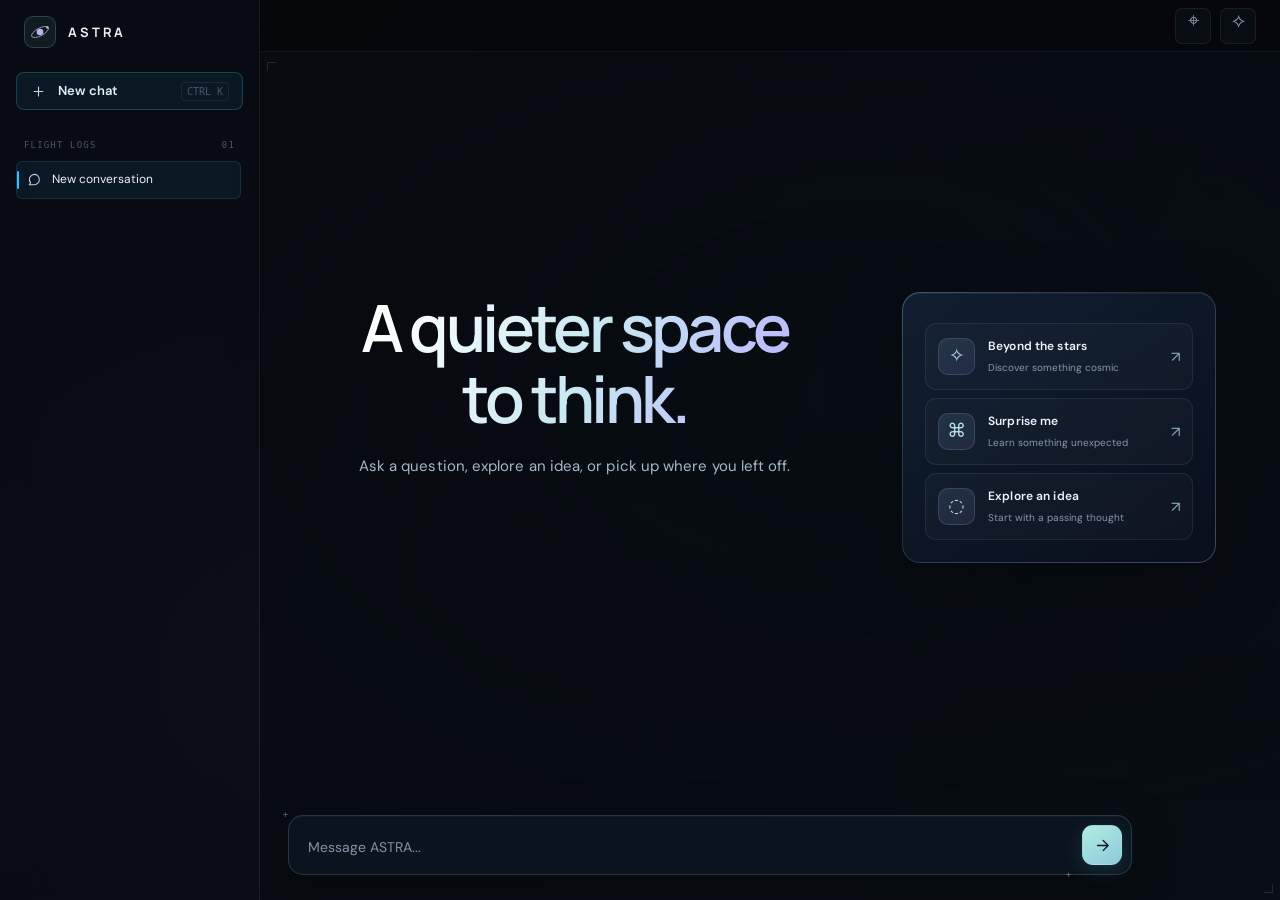
==== commit cc31d119: "Remove unnecessary welcome labels" ====
--- a/home/index.html
+++ b/home/index.html
@@ -55,16 +55,13 @@
         <div class="welcome-scene" id="welcome-scene">
           <div class="welcome-layout">
 <div class="welcome-copy">
-<div class="welcome-kicker"><span></span> YOUR SPACE, YOUR PACE</div>
 <h1>A quieter space<br>to think.</h1>
 <p>Ask a question, explore an idea, or pick up where you left off.</p>
 </div>
 <aside class="explore-panel" aria-label="Ideas to explore">
-<div class="explore-heading"><span>OPEN YOUR MIND</span><span class="explore-spark">✳</span></div>
 <button class="idea-card" type="button" data-prompt="Explain a fascinating fact about the universe."><span class="idea-symbol">✧</span><span><strong>Beyond the stars</strong><small>Discover something cosmic</small></span><span class="idea-arrow">↗</span></button>
 <button class="idea-card" type="button" data-prompt="Teach me something surprising in a simple way."><span class="idea-symbol">⌘</span><span><strong>Surprise me</strong><small>Learn something unexpected</small></span><span class="idea-arrow">↗</span></button>
 <button class="idea-card" type="button" data-prompt="Help me think through an idea I have."><span class="idea-symbol">◌</span><span><strong>Explore an idea</strong><small>Start with a passing thought</small></span><span class="idea-arrow">↗</span></button>
-<div class="explore-foot"><span class="signal-dot"></span> READY WHEN YOU ARE</div>
 </aside>
 </div>
         </div>
--- a/home/styles.css
+++ b/home/styles.css
@@ -843,3 +843,37 @@
 @media (prefers-reduced-motion: reduce) {
   .composer-shell:has(textarea:not(:placeholder-shown)) .send-button { animation: none; }
 }
+
+/* ASTRA welcome refresh — centered copy, useful right rail, stable composer */
+.welcome-scene{width:min(100%,1160px);max-width:1160px;padding:clamp(34px,6vh,70px) clamp(28px,5vw,72px);justify-content:center}
+.welcome-layout{position:relative;z-index:2;width:100%;display:grid;grid-template-columns:minmax(0,1.15fr) minmax(280px,.72fr);align-items:center;gap:clamp(34px,6vw,90px);margin:auto}
+.welcome-copy{width:100%;max-width:620px;margin:0;padding:0;text-align:center;justify-self:center}
+.welcome-kicker{display:flex;align-items:center;justify-content:center;gap:10px;margin-bottom:25px;color:#8ecfe0;font:10px var(--mono);letter-spacing:.22em}
+.welcome-kicker span,.signal-dot{width:6px;height:6px;border-radius:50%;background:#8ee6d2;box-shadow:0 0 12px rgba(142,230,210,.75)}
+.welcome-copy h1{max-width:none;margin:0 0 20px;font:600 clamp(42px,5.1vw,70px)/1.08 Manrope,system-ui,sans-serif;letter-spacing:-.055em;background:linear-gradient(115deg,#fff 12%,#c8e8f2 52%,#b7aaff 100%);-webkit-background-clip:text;background-clip:text;color:transparent;text-shadow:none;text-wrap:balance}
+.welcome-copy p{max-width:490px;margin:0 auto;color:#a6b8c9;font-size:15px;line-height:1.8;letter-spacing:.005em}
+.explore-panel{position:relative;width:100%;max-width:390px;justify-self:end;padding:22px;border:1px solid rgba(166,205,224,.16);border-radius:18px;background:linear-gradient(145deg,rgba(22,38,59,.72),rgba(10,17,31,.72));box-shadow:0 24px 70px rgba(0,0,0,.25),inset 0 1px rgba(255,255,255,.055);backdrop-filter:blur(22px);-webkit-backdrop-filter:blur(22px)}
+.explore-panel:before{content:"";position:absolute;inset:-1px;border-radius:inherit;padding:1px;background:linear-gradient(135deg,rgba(139,224,222,.22),transparent 42%,rgba(173,157,255,.2));-webkit-mask:linear-gradient(#000 0 0) content-box,linear-gradient(#000 0 0);-webkit-mask-composite:xor;mask-composite:exclude;pointer-events:none}
+.explore-heading{display:flex;align-items:center;justify-content:space-between;margin-bottom:15px;color:#92a9bf;font:9px var(--mono);letter-spacing:.19em}
+.explore-spark{color:#b9b1ff;font-size:16px}
+.idea-card{position:relative;display:flex;align-items:center;gap:13px;width:100%;min-height:67px;margin-top:8px;padding:11px 12px;border:1px solid rgba(169,198,221,.1);border-radius:11px;background:rgba(255,255,255,.025);color:#edf4fb;text-align:left;cursor:pointer;transition:transform .2s,border-color .2s,background .2s}
+.idea-card:hover{transform:translateX(3px);border-color:rgba(139,224,222,.36);background:rgba(118,177,198,.09)}
+.idea-symbol{display:grid;place-items:center;flex:0 0 37px;height:37px;border:1px solid rgba(167,180,255,.18);border-radius:10px;background:linear-gradient(145deg,rgba(135,207,216,.13),rgba(166,146,255,.1));color:#b9dff0;font-size:19px}
+.idea-card strong,.idea-card small{display:block}.idea-card strong{font-size:12px;font-weight:600;letter-spacing:.01em}.idea-card small{margin-top:4px;color:#8499ad;font-size:10px}
+.idea-arrow{margin-left:auto;color:#8aa9bb;font-size:15px;transition:transform .2s}.idea-card:hover .idea-arrow{transform:translate(2px,-2px);color:#b9e8e5}
+.explore-foot{display:flex;align-items:center;gap:9px;margin:18px 2px 0;color:#657d91;font:8px var(--mono);letter-spacing:.16em}.explore-foot .signal-dot{width:5px;height:5px}
+.conversation>.nebula-frame{opacity:.34;filter:blur(3px);mask-image:radial-gradient(ellipse at 64% 48%,#000 0%,rgba(0,0,0,.72) 48%,transparent 82%);-webkit-mask-image:radial-gradient(ellipse at 64% 48%,#000 0%,rgba(0,0,0,.72) 48%,transparent 82%)}
+.conversation>.nebula-frame img{filter:saturate(1.08) hue-rotate(-9deg) brightness(.82)}
+.space-backdrop{background:radial-gradient(ellipse at 72% 38%,rgba(47,111,151,.16),transparent 48%),radial-gradient(ellipse at 30% 75%,rgba(99,72,160,.12),transparent 48%),radial-gradient(1px 1px at 12% 22%,rgba(224,245,255,.7) 50%,transparent 100%),radial-gradient(1px 1px at 82% 18%,rgba(224,245,255,.55) 50%,transparent 100%),radial-gradient(1px 1px at 91% 76%,rgba(224,245,255,.45) 50%,transparent 100%),#05070b}
+.composer-area{width:min(100%,900px);max-width:900px;padding:12px 28px 25px}
+.composer-shell{position:relative;display:block;width:100%;min-height:60px}
+.input-box{width:100%;min-height:60px;padding:10px 68px 10px 19px;border:1px solid rgba(173,205,222,.19);border-radius:15px;background:rgba(12,21,34,.91);box-shadow:0 14px 48px rgba(0,0,0,.3),inset 0 1px rgba(255,255,255,.035)}
+.input-box:focus-within{border-color:rgba(133,219,218,.48);box-shadow:0 0 0 3px rgba(133,219,218,.07),0 12px 42px rgba(0,0,0,.28)}
+.input-box textarea{width:100%;min-height:24px;padding:3px 0;text-align:left;color:#eff7fb;font:14px/1.6 "DM Sans",sans-serif}
+.input-box textarea::placeholder{text-align:left;color:#8294a7}
+.composer-shell .send-button{position:absolute;top:50%;right:10px;bottom:auto;width:40px;height:40px;min-height:40px;transform:translateY(-50%);border:1px solid rgba(155,225,219,.32);border-radius:11px;background:linear-gradient(145deg,#b2ece0,#8dc9dc);color:#07131b;box-shadow:0 5px 20px rgba(107,205,209,.16)}
+.composer-shell .send-button:hover{transform:translateY(calc(-50% - 1px));background:linear-gradient(145deg,#d0f7eb,#a8d8ee);filter:none}
+.composer-shell .send-button .ui-icon{filter:none}
+.composer-shell:before{top:-4px;left:-5px;color:rgba(157,232,208,.5)}.composer-shell:after{right:58px;bottom:-4px;color:rgba(157,232,208,.5)}
+@media(max-width:900px){.welcome-layout{grid-template-columns:1fr;gap:30px;max-width:650px}.welcome-copy{max-width:620px}.explore-panel{justify-self:center;max-width:520px;padding:16px}.idea-card{min-height:58px}}
+@media(max-width:760px){.welcome-scene{padding:34px 22px 48px}.welcome-layout{gap:24px}.welcome-copy h1{font-size:clamp(40px,10vw,56px)}.welcome-copy p{font-size:13px}.explore-panel{padding:14px}.composer-area{width:100%;padding:10px 16px 18px}}
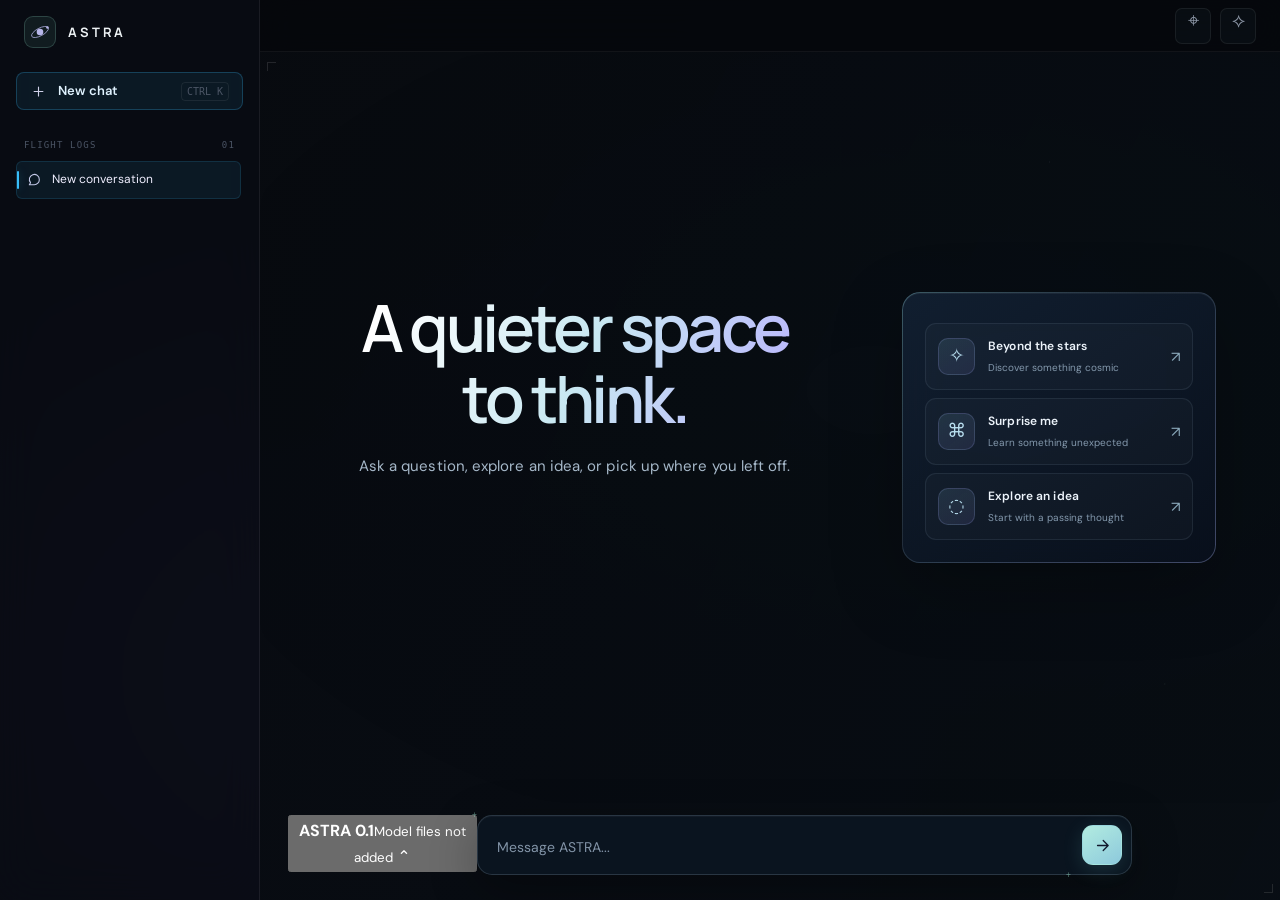
==== commit 38913d0d: "Add ASTRA model picker to Home interface" ====
--- a/home/index.html
+++ b/home/index.html
@@ -69,6 +69,22 @@
       </section>
 
       <footer class="composer-area">
+    <div class="model-picker-wrap" id="model-picker-wrap">
+      <button class="model-picker" id="model-picker" type="button" aria-haspopup="listbox" aria-expanded="false">
+        <span class="model-picker-mark" aria-hidden="true"></span>
+        <span class="model-picker-copy"><strong id="selected-model-name">ASTRA 0.1</strong><small id="selected-model-status">Model files not added</small></span>
+        <span class="model-picker-chevron" aria-hidden="true">⌃</span>
+      </button>
+      <div class="model-menu" id="model-menu" role="listbox" aria-label="Choose a model" hidden>
+        <div class="model-menu-heading">AVAILABLE MODELS</div>
+        <button class="model-option selected" type="button" role="option" aria-selected="true" data-model="astra-0.1">
+          <span class="model-option-mark" aria-hidden="true"></span>
+          <span><strong>ASTRA 0.1</strong><small>7.8M parameters · Local model</small></span>
+          <span class="model-option-check" aria-hidden="true">✓</span>
+        </button>
+        <div class="model-menu-note">More models will appear here as they are added.</div>
+      </div>
+    </div>
         <form class="composer-shell" id="chat-form">
           <div class="input-box">
             <textarea id="message-input" rows="1" placeholder="Message ASTRA..." aria-label="Message Astra" autocomplete="off"></textarea>
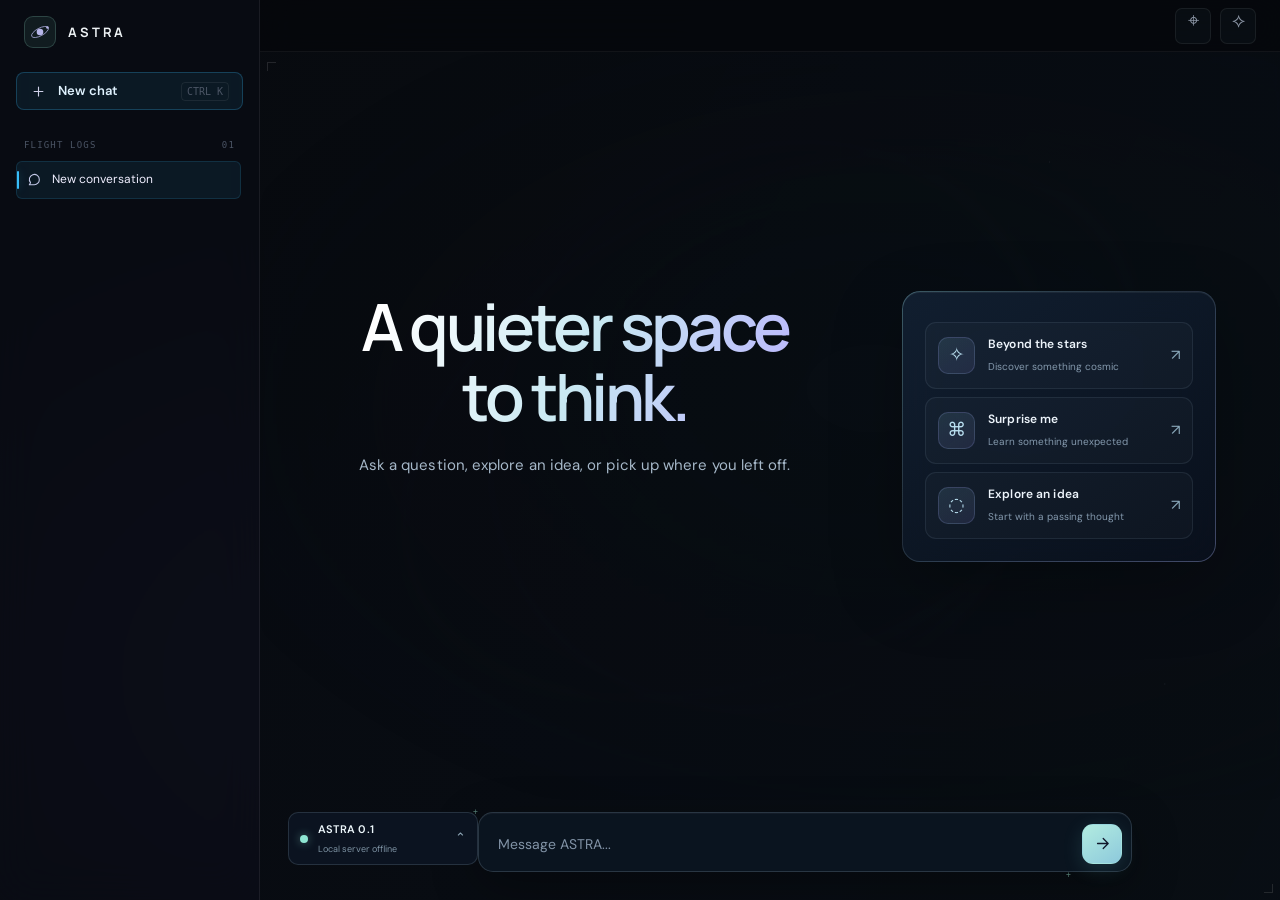
==== commit ec0fdc4f: "Load ASTRA browser tokenizer" ====
--- a/home/index.html
+++ b/home/index.html
@@ -8,6 +8,7 @@
   <title>ASTRA</title>
   <link rel="preconnect" href="https://images.unsplash.com">
   <link rel="stylesheet" href="styles.css">
+  <script src="tokenizer.js" defer></script>
   <script src="app.js" defer></script>
 </head>
 <body>
--- a/home/styles.css
+++ b/home/styles.css
@@ -877,3 +877,29 @@
 .composer-shell:before{top:-4px;left:-5px;color:rgba(157,232,208,.5)}.composer-shell:after{right:58px;bottom:-4px;color:rgba(157,232,208,.5)}
 @media(max-width:900px){.welcome-layout{grid-template-columns:1fr;gap:30px;max-width:650px}.welcome-copy{max-width:620px}.explore-panel{justify-self:center;max-width:520px;padding:16px}.idea-card{min-height:58px}}
 @media(max-width:760px){.welcome-scene{padding:34px 22px 48px}.welcome-layout{gap:24px}.welcome-copy h1{font-size:clamp(40px,10vw,56px)}.welcome-copy p{font-size:13px}.explore-panel{padding:14px}.composer-area{width:100%;padding:10px 16px 18px}}
+
+
+/* Model selector */
+.composer-area{position:relative}
+.model-picker-wrap{position:relative;display:flex;justify-content:flex-end;margin:0 0 10px;z-index:12}
+.model-picker{display:flex;align-items:center;gap:10px;min-width:190px;padding:8px 11px;border:1px solid rgba(173,205,222,.16);border-radius:10px;background:rgba(12,21,34,.92);color:#edf7fb;text-align:left;cursor:pointer;transition:border-color .18s,background .18s}
+.model-picker:hover,.model-picker[aria-expanded="true"]{border-color:rgba(142,230,210,.42);background:rgba(17,31,43,.98)}
+.model-picker-mark,.model-option-mark{width:8px;height:8px;flex:0 0 8px;border-radius:50%;background:#8ee6d2;box-shadow:0 0 10px rgba(142,230,210,.45)}
+.model-picker-copy{display:flex;flex:1;flex-direction:column;gap:3px}
+.model-picker-copy strong{font-size:11px;font-weight:600;letter-spacing:.02em}
+.model-picker-copy small{color:#7e93a4;font-size:9px}
+.model-picker-chevron{color:#8ea6b6;font-size:13px;transition:transform .18s}
+.model-picker[aria-expanded="true"] .model-picker-chevron{transform:rotate(180deg)}
+.model-menu{position:absolute;right:0;bottom:calc(100% + 9px);width:min(280px,calc(100vw - 36px));padding:8px;border:1px solid rgba(173,205,222,.18);border-radius:12px;background:rgba(8,15,26,.98);box-shadow:0 18px 55px rgba(0,0,0,.48);backdrop-filter:blur(20px);-webkit-backdrop-filter:blur(20px);animation:model-menu-in .16s ease-out}
+.model-menu[hidden]{display:none}
+.model-menu-heading{padding:7px 9px 9px;color:#657d91;font:8px var(--mono);letter-spacing:.17em}
+.model-option{display:flex;align-items:center;gap:11px;width:100%;padding:11px 10px;border:1px solid transparent;border-radius:8px;background:transparent;color:#eaf3f8;text-align:left;cursor:pointer}
+.model-option:hover,.model-option.selected{border-color:rgba(142,230,210,.16);background:rgba(142,230,210,.07)}
+.model-option>span:nth-child(2){display:flex;flex:1;flex-direction:column;gap:4px}
+.model-option strong{font-size:11px;font-weight:600}
+.model-option small{color:#8095a7;font-size:9px}
+.model-option-check{color:#8ee6d2;font-size:12px;opacity:0}
+.model-option.selected .model-option-check{opacity:1}
+.model-menu-note{margin:7px 8px 4px;padding-top:10px;border-top:1px solid rgba(173,205,222,.09);color:#62778a;font-size:9px;line-height:1.5}
+@keyframes model-menu-in{from{opacity:0;transform:translateY(5px)}to{opacity:1;transform:translateY(0)}}
+@media(max-width:760px){.model-picker-wrap{margin-bottom:8px}.model-picker{min-width:174px;padding:7px 9px}}
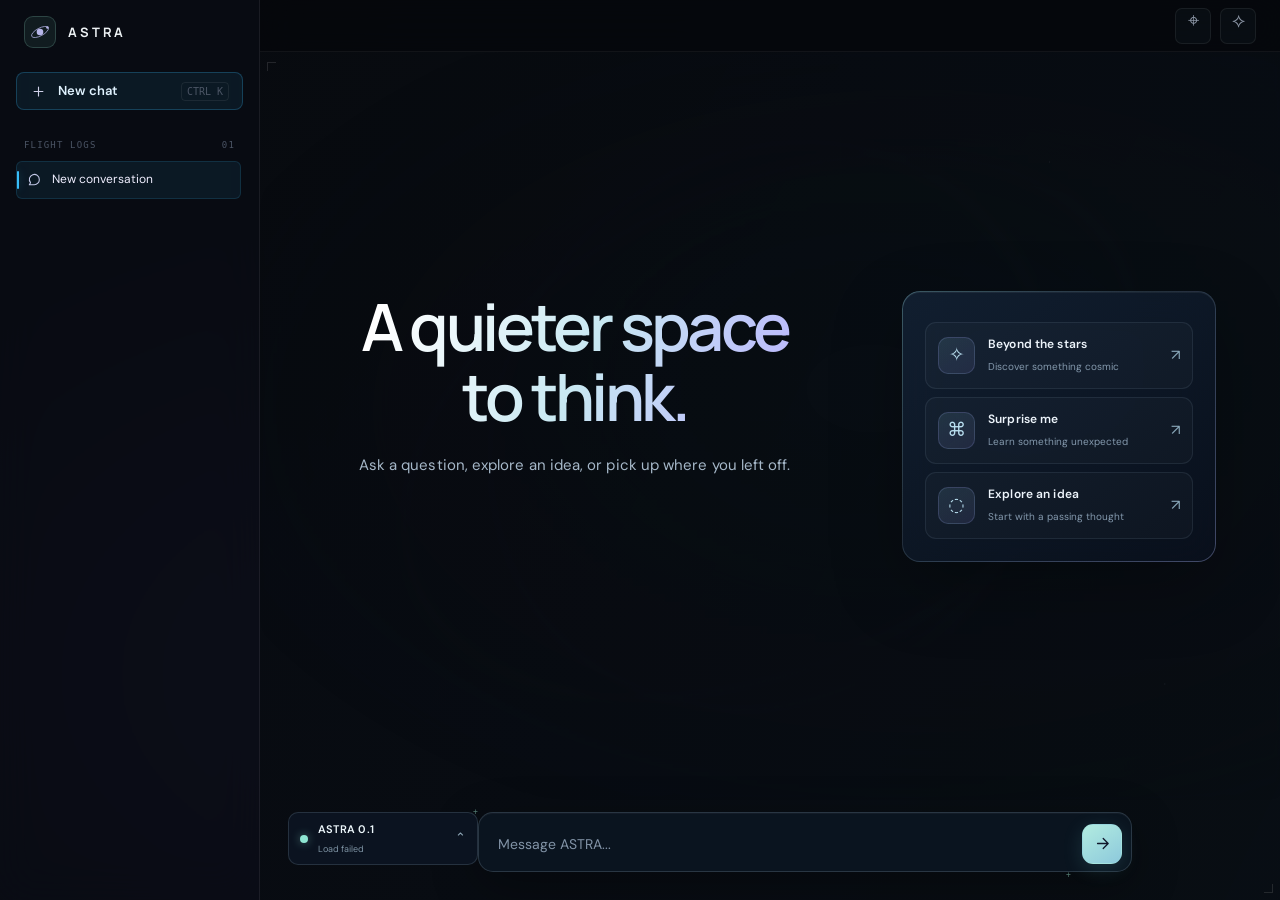
==== commit fa698464: "Correct ASTRA model details in picker" ====
--- a/home/index.html
+++ b/home/index.html
@@ -8,7 +8,9 @@
   <title>ASTRA</title>
   <link rel="preconnect" href="https://images.unsplash.com">
   <link rel="stylesheet" href="styles.css">
+  <script src="https://cdn.jsdelivr.net/npm/onnxruntime-web/dist/ort.min.js" defer></script>
   <script src="tokenizer.js" defer></script>
+  <script src="model.js" defer></script>
   <script src="app.js" defer></script>
 </head>
 <body>
@@ -80,7 +82,7 @@
         <div class="model-menu-heading">AVAILABLE MODELS</div>
         <button class="model-option selected" type="button" role="option" aria-selected="true" data-model="astra-0.1">
           <span class="model-option-mark" aria-hidden="true"></span>
-          <span><strong>ASTRA 0.1</strong><small>7.8M parameters · Local model</small></span>
+          <span><strong>ASTRA 0.1</strong><small>10.4M parameters · Browser model</small></span>
           <span class="model-option-check" aria-hidden="true">✓</span>
         </button>
         <div class="model-menu-note">More models will appear here as they are added.</div>
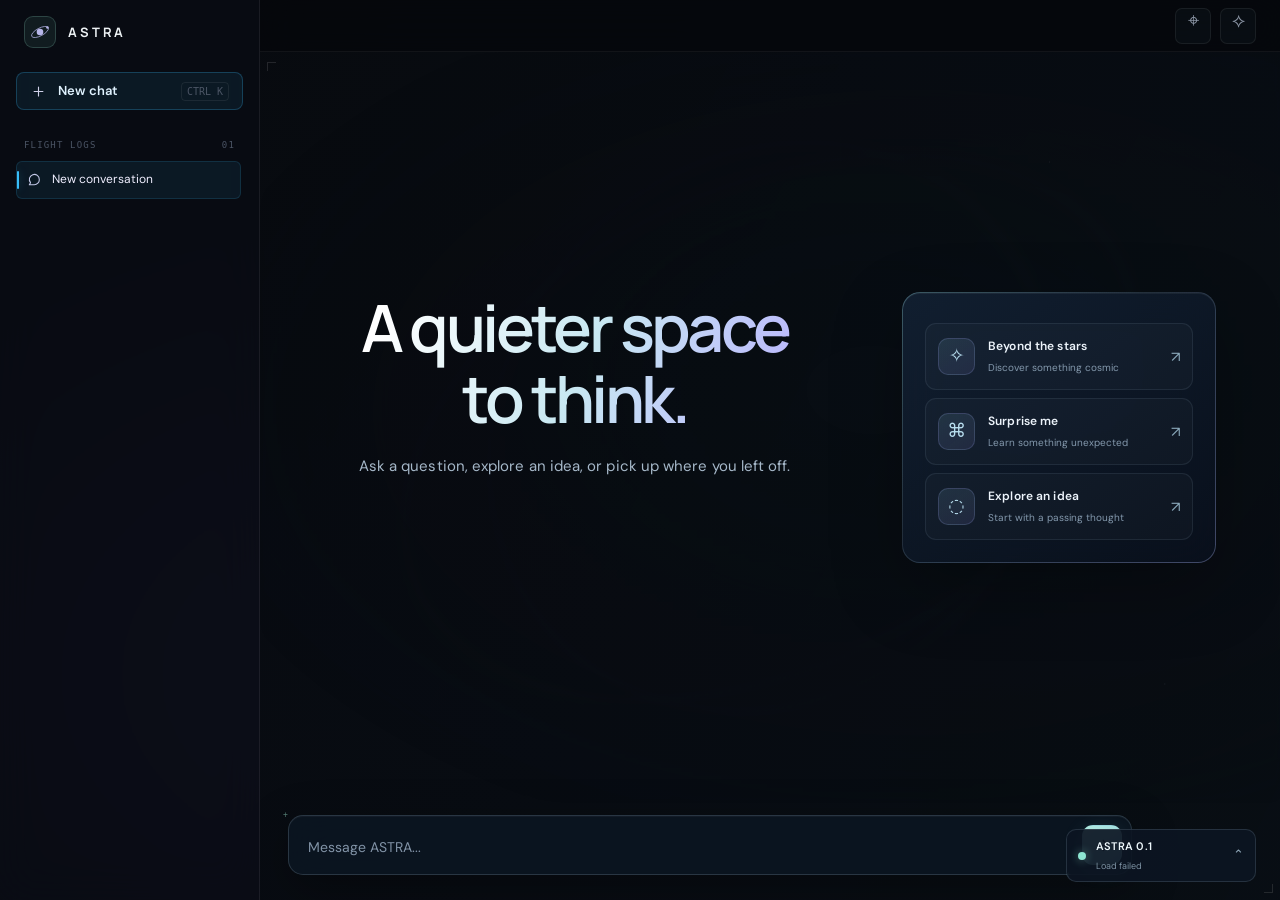
==== commit ef1575f1: "Load bottom-right model picker positioning" ====
--- a/home/index.html
+++ b/home/index.html
@@ -8,7 +8,8 @@
   <title>ASTRA</title>
   <link rel="preconnect" href="https://images.unsplash.com">
   <link rel="stylesheet" href="styles.css">
-  <script src="https://cdn.jsdelivr.net/npm/onnxruntime-web/dist/ort.min.js" defer></script>
+  <link rel="stylesheet" href="model-picker-position.css">
+  <script src="https://cdn.jsdelivr.net/npm/onnxruntime-web/dist/ort.all.min.js" defer></script>
   <script src="tokenizer.js" defer></script>
   <script src="model.js" defer></script>
   <script src="app.js" defer></script>
--- a/home/model-picker-position.css
+++ b/home/model-picker-position.css
@@ -0,0 +1,14 @@
+.model-picker-wrap {
+  position: fixed;
+  right: 24px;
+  bottom: 18px;
+  margin: 0;
+  z-index: 25;
+}
+
+@media (max-width: 760px) {
+  .model-picker-wrap {
+    right: 14px;
+    bottom: 14px;
+  }
+}
